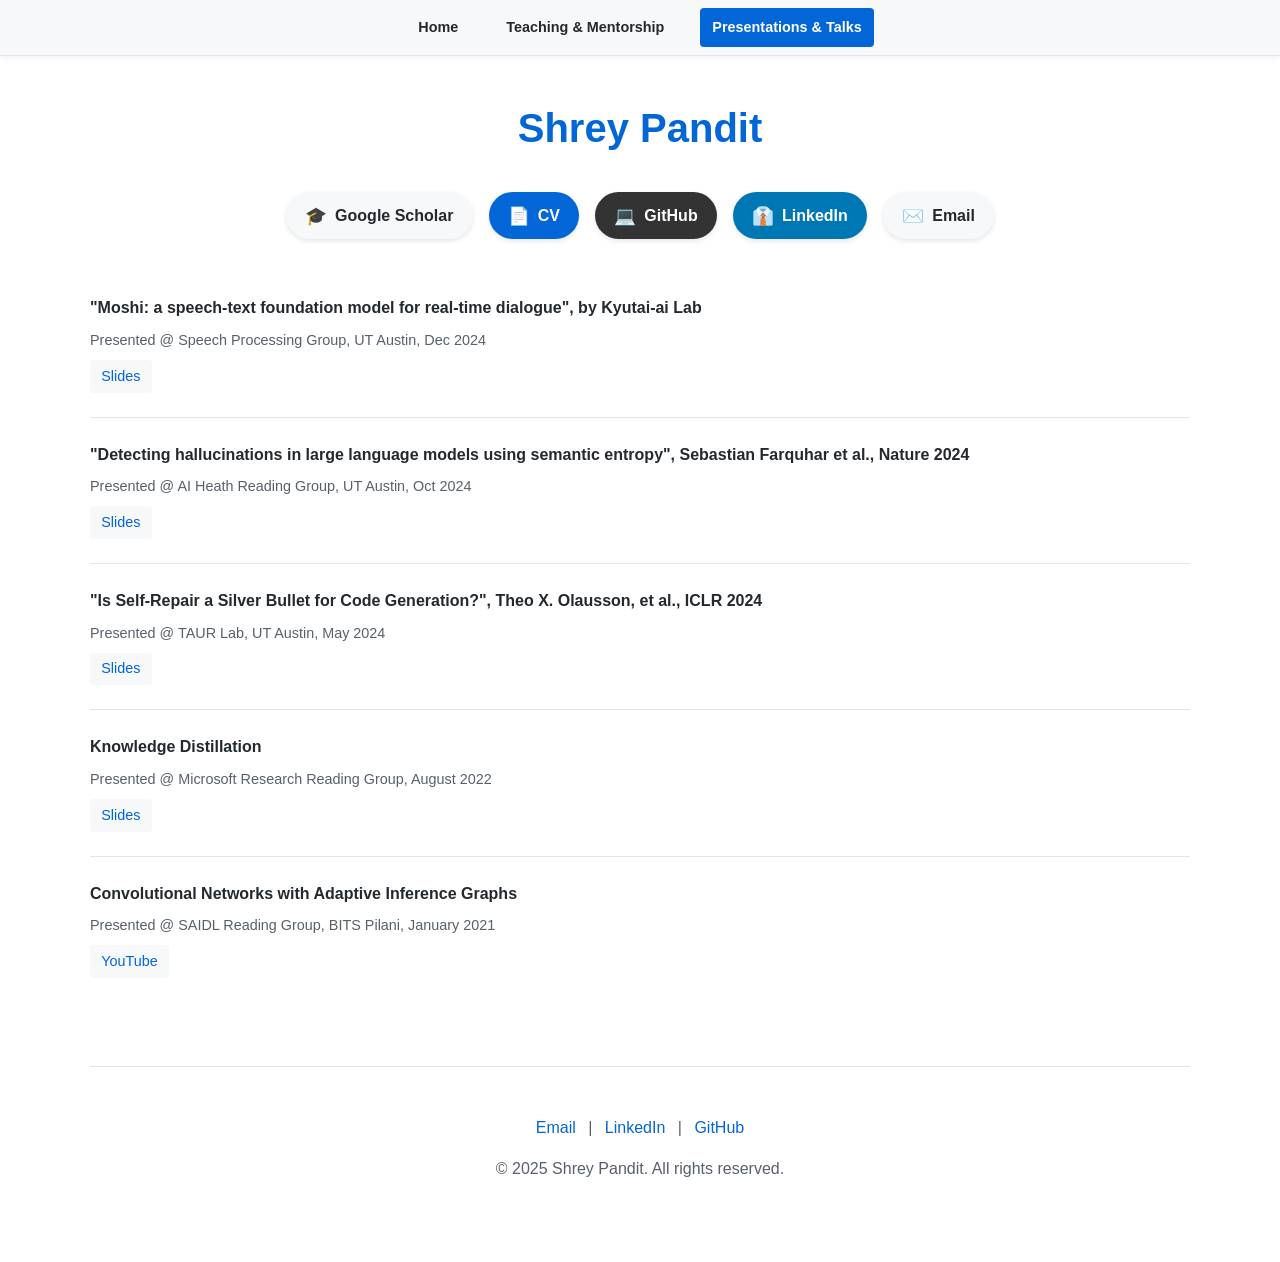
==== talks.html @ b063638d "Update talks.html" ====
<!DOCTYPE html>
<html lang="en">
<head>
    <meta charset="UTF-8">
    <meta name="viewport" content="width=device-width, initial-scale=1.0">
    <title>Presentations & Talks - Shrey Pandit</title>
    <!-- Copy your entire style section from your main page here -->
    <style>
        :root {
            --main-color: #0366d6;
            --text-color: #24292e;
            --bg-color: #fff;
            --secondary-bg: #f6f8fa;
            --border-color: #e1e4e8;
        }
        
        body {
            font-family: -apple-system, BlinkMacSystemFont, "Segoe UI", Helvetica, Arial, sans-serif;
            line-height: 1.6;
            color: var(--text-color);
            background-color: var(--bg-color);
            margin: 0;
            padding: 0;
        }
        
        .container {
            max-width: 1100px;
            margin: 0 auto;
            padding: 2rem;
        }
        
        header {
            display: flex;
            flex-direction: column;
            align-items: center;
            margin-bottom: 2rem;
            text-align: center;
        }
        
        .profile-img {
            width: 150px;
            height: 150px;
            border-radius: 50%;
            object-fit: cover;
            margin-bottom: 1rem;
            border: 3px solid var(--main-color);
        }
        
        h1 {
            font-size: 2.5rem;
            margin: 0.5rem 0;
            color: var(--main-color);
        }
        
        .quick-links-container {
            display: flex;
            justify-content: center;
            gap: 1rem;
            margin: 1.5rem 0;
            flex-wrap: wrap;
        }
        
        .quick-link {
            display: flex;
            align-items: center;
            background-color: var(--secondary-bg);
            padding: 0.6rem 1.2rem;
            border-radius: 30px;
            text-decoration: none;
            color: var(--text-color);
            font-weight: 600;
            transition: transform 0.3s, box-shadow 0.3s, background-color 0.3s;
            box-shadow: 0 2px 5px rgba(0,0,0,0.1);
        }
        
        .quick-link:hover {
            transform: translateY(-3px);
            box-shadow: 0 5px 15px rgba(0,0,0,0.1);
            background-color: #f0f3f9;
        }
        
        .quick-link-icon {
            margin-right: 0.5rem;
            font-size: 1.1rem;
        }
        
        .cv-link {
            background-color: var(--main-color);
            color: white;
        }
        
        .cv-link:hover {
            background-color: #0550a0;
        }
        
        nav {
            margin: 1.5rem 0;
            border-bottom: 1px solid var(--border-color);
            width: 100%;
            display: flex;
            justify-content: center;
            align-items: center;
            padding-bottom: 1rem;
        }
        
        nav ul {
            display: flex;
            list-style: none;
            padding: 0;
            margin: 0;
            flex-wrap: wrap;
            justify-content: center;
        }
        
        nav li {
            margin: 0 1rem 0.5rem;
        }
        
        nav a {
            text-decoration: none;
            color: var(--text-color);
            font-weight: 600;
            padding-bottom: 0.5rem;
            border-bottom: 2px solid transparent;
            transition: border-color 0.3s, color 0.3s;
        }
        
        nav a:hover {
            border-bottom: 2px solid var(--main-color);
            color: var(--main-color);
        }
        
        section {
            margin-bottom: 3rem;
        }
        
        h2 {
            color: var(--main-color);
            border-bottom: 1px solid var(--border-color);
            padding-bottom: 0.5rem;
        }
        
        .intro {
            background-color: var(--secondary-bg);
            padding: 1.5rem;
            border-radius: 5px;
            margin-bottom: 2rem;
        }
        
        .highlights-container {
            background-color: var(--secondary-bg);
            padding: 1.5rem;
            border-radius: 5px;
            margin-bottom: 2rem;
        }
        
        .highlights-scroll {
    max-height: 200px;
    overflow-y: auto;
    padding-right: 10px;
    border: 1px solid #ddd;
    border-radius: 4px;
    
    /* Make scrollbar always visible */
    scrollbar-width: thin;
    scrollbar-color: var(--main-color) var(--secondary-bg);
    overflow-y: scroll; /* Forces scrollbar to always show */
    }
    
    .highlights-scroll::-webkit-scrollbar {
        width: 8px;
        background: #f1f1f1;
    }
    
    .highlights-scroll::-webkit-scrollbar-track {
        background: var(--secondary-bg);
        border-radius: 10px;
    }
    
    .highlights-scroll::-webkit-scrollbar-thumb {
        background-color: var(--main-color);
        border-radius: 10px;
    }
        
        .highlights-container ul {
            margin: 0;
            padding-left: 1.5rem;
        }
        
        .highlights-container li {
            margin-bottom: 0.8rem;
            padding-bottom: 0.8rem;
            border-bottom: 1px dashed var(--border-color);
        }
        
        .highlights-container li:last-child {
            border-bottom: none;
            margin-bottom: 0;
            padding-bottom: 0;
        }
        
        .publication {
            margin-bottom: 2rem;
            padding-bottom: 1rem;
            border-bottom: 1px solid var(--border-color);
        }
        
        .publication:last-child {
            border-bottom: none;
        }
        
        .publication h3 {
            margin-bottom: 0.5rem;
        }
        
        .publication p {
            margin: 0.5rem 0;
        }
        
        .authors {
            font-style: italic;
        }
        
        .experience-item {
            margin-bottom: 2rem;
        }
        
        .experience-header {
            display: flex;
            justify-content: space-between;
            margin-bottom: 0.5rem;
        }
        
        .experience-header h3 {
            margin: 0;
        }
        
        .experience-header span {
            color: #586069;
        }
        
        .experience-content {
            padding-left: 1rem;
            border-left: 2px solid var(--main-color);
        }
        
        .top-section {
            margin-top: 2.5rem;
            margin-bottom: 2.5rem;
            border-top: 1px solid var(--border-color);
            border-bottom: 1px solid var(--border-color);
            padding: 2rem 0;
        }
        
        /* Affiliations styles */
        .affiliations-grid {
            display: grid;
            grid-template-columns: repeat(auto-fill, minmax(220px, 1fr));
            gap: 2rem;
            margin-bottom: 2.5rem;
        }
        
        .affiliation-item {
            display: flex;
            flex-direction: column;
            align-items: center;
            text-align: center;
            background-color: var(--secondary-bg);
            border-radius: 8px;
            padding: 1.5rem;
            transition: transform 0.3s, box-shadow 0.3s;
        }
        
        .affiliation-item:hover {
            transform: translateY(-5px);
            box-shadow: 0 10px 20px rgba(0,0,0,0.1);
        }
        
        .affiliation-logo {
            width: 100px;
            height: 100px;
            display: flex;
            align-items: center;
            justify-content: center;
            margin-bottom: 1rem;
        }
        
        .affiliation-logo img {
            max-width: 100%;
            max-height: 100%;
            object-fit: contain;
        }
        
        .affiliation-info h3 {
            margin: 0 0 0.5rem 0;
            color: var(--main-color);
            font-size: 1.1rem;
        }
        
        .affiliation-title, .affiliation-period, .affiliation-area {
            margin: 0.2rem 0;
        }
        
        .affiliation-title {
            font-weight: bold;
        }
        
        .affiliation-period {
            color: #586069;
            font-size: 0.9rem;
        }
        
        .affiliation-area {
            font-style: italic;
            font-size: 0.9rem;
            margin-top: 0.5rem;
        }
        
        .internships-title {
            margin: 2rem 0 1.5rem 0;
            color: var(--main-color);
            border-bottom: 1px solid var(--border-color);
            padding-bottom: 0.5rem;
        }
        
        footer {
            text-align: center;
            margin-top: 4rem;
            padding: 2rem 0;
            border-top: 1px solid var(--border-color);
            color: #586069;
        }
        
        .social-links {
            margin: 1rem 0;
        }
        
        .social-links a {
            margin: 0 0.5rem;
            color: var(--main-color);
            text-decoration: none;
        }
        
                    @media (max-width: 768px) {
            .container {
                padding: 1rem;
            }
            
            .quick-links-container {
                flex-direction: column;
                align-items: center;
            }
            
            .quick-link {
                width: 100%;
                justify-content: center;
            }
            
            nav {
                flex-direction: column;
            }
            
            .main-nav {
                justify-content: center;
            }
            
            nav li {
                margin: 0.5rem 0.5rem;
            }
            
            .experience-header {
                flex-direction: column;
            }
            
            .affiliations-grid {
                grid-template-columns: 1fr;
            }
        }
        .publication {
    display: flex;
    margin-bottom: 2rem;
    padding-bottom: 2rem;
    border-bottom: 1px solid var(--border-color);
    }
    
    .publication:last-child {
        border-bottom: none;
    }
    
    .publication-image {
        flex: 0 0 80px;
        margin-right: 1.5rem;
    }
    
    .publication-image img {
        border-radius: 5px;
        box-shadow: 0 3px 10px rgba(0,0,0,0.1);
        object-fit: cover;
        width: 80px;
        height: 80px;
    }
    
    .publication-content {
        flex: 1;
    }
    
    .publication-content h3 {
        margin-top: 0;
        margin-bottom: 0.5rem;
        color: var(--main-color);
    }
    
    .publication-links {
        margin: 0.75rem 0;
    }
    
    .publication-links a {
        display: inline-block;
        margin-right: 0.75rem;
        padding: 0.3rem 0.8rem;
        border-radius: 4px;
        text-decoration: none;
        font-size: 0.9rem;
        font-weight: 600;
        transition: background-color 0.3s, color 0.3s;
    }
    
    .paper-link {
        background-color: var(--main-color);
        color: white;
    }
    
    .paper-link:hover {
        background-color: #0550a0;
    }
    
    .code-link {
        background-color: #333;
        color: white;
    }
    
    .code-link:hover {
        background-color: #555;
    }
    
    .blog-link {
        background-color: #28a745;
        color: white;
    }
    
    .blog-link:hover {
        background-color: #218838;
    }
    
    .authors {
        font-style: italic;
        font-size: 0.9rem;
        margin: 0.5rem 0 0 0;
        color: #586069;
    }
    
    @media (max-width: 600px) {
        .publication {
            flex-direction: column;
        }
        
        .publication-image {
            margin-bottom: 1rem;
            margin-right: 0;
        }
    }
        .github-link {
    background-color: #333;
    color: white;
}
    
    .github-link:hover {
        background-color: #555;
    }
    
    .linkedin-link {
        background-color: #0077b5;
        color: white;
    }
    
    .linkedin-link:hover {
        background-color: #005fa3;
    }
    
    .email-link {
        background-color: #d54b3d;
        color: white;
    }
    
    .email-link:hover {
        background-color: #b73b30;
    }
        .top-navbar {
    background-color: #f6f8fa;
    border-bottom: 1px solid var(--border-color);
    padding: 0.5rem 0;
    position: sticky;
    top: 0;
    z-index: 100;
    box-shadow: 0 2px 5px rgba(0,0,0,0.05);
}

.navbar-container {
    max-width: 900px;
    margin: 0 auto;
    display: flex;
    justify-content: center;
    gap: 1.5rem;
}

.navbar-link {
    text-decoration: none;
    color: var(--text-color);
    font-size: 0.9rem;
    font-weight: 600;
    padding: 0.5rem 0.75rem;
    border-radius: 4px;
    transition: background-color 0.2s, color 0.2s;
}

.navbar-link:hover {
    background-color: rgba(3, 102, 214, 0.1);
    color: var(--main-color);
}

.navbar-link.active {
    background-color: var(--main-color);
    color: white;
}

@media (max-width: 600px) {
    .navbar-container {
        padding: 0 1rem;
        justify-content: space-between;
    }
    
    .navbar-link {
        font-size: 0.8rem;
        padding: 0.4rem 0.6rem;
    }
}

        .talk-list {
            list-style-type: none;
            padding: 0;
            margin: 0;
        }
        
        .talk-item {
            margin-bottom: 1.5rem;
            padding-bottom: 1.5rem;
            border-bottom: 1px solid var(--border-color);
        }
        
        .talk-item:last-child {
            border-bottom: none;
        }
        
        .talk-title {
            font-weight: 600;
            margin-bottom: 0.5rem;
        }
        
        .talk-meta {
            color: #586069;
            font-size: 0.9rem;
            margin-bottom: 0.5rem;
        }
        
        .talk-links {
            margin-top: 0.5rem;
        }
        
        .talk-link {
            display: inline-block;
            margin-right: 1rem;
            padding: 0.3rem 0.7rem;
            background-color: var(--secondary-bg);
            color: var(--main-color);
            text-decoration: none;
            border-radius: 4px;
            font-size: 0.9rem;
            transition: background-color 0.2s, color 0.2s;
        }
        
        .talk-link:hover {
            background-color: var(--main-color);
            color: white;
        }
    </style>
</head>
<body>
    <div class="top-navbar">
        <div class="navbar-container">
            <a href="index.html" class="navbar-link">Home</a>
            <a href="teaching.html" class="navbar-link">Teaching & Mentorship</a>
            <a href="talks.html" class="navbar-link active">Presentations & Talks</a>
        </div>
    </div>

    <div class="container">
        <header>
<!--             <img src="images/Profile.jpg" alt="Profile Picture" class="profile-img"> -->
            <h1>Shrey Pandit</h1>
<!--             <p>Joining as Research Scientist at Salesforce Research in May 2025 | MS CS @ UT Austin</p> -->
            
            <div class="quick-links-container">
                <a href="http://scholar.google.com/citations?user=a-dG59sAAAAJ&hl" target="_blank" class="quick-link">
                    <span class="quick-link-icon">🎓</span>
                    <span>Google Scholar</span>
                </a>
                <a href="shrey_pandit_cv.pdf" class="quick-link cv-link" target="_blank">
                    <span class="quick-link-icon">📄</span>
                    <span>CV</span>
                </a>
                <a href="https://github.com/ShreyPandit" target="_blank" class="quick-link github-link">
                    <span class="quick-link-icon">💻</span>
                    <span>GitHub</span>
                </a>
                <a href="https://linkedin.com/in/shreypandit/" target="_blank" class="quick-link linkedin-link">
                    <span class="quick-link-icon">👔</span>
                    <span>LinkedIn</span>
                </a>
                <a href="mailto:shreypandit@utexas.edu" class="quick-link">
                    <span class="quick-link-icon">✉️</span>
                    <span>Email</span>
                </a>
            </div>
        </header>
        
        <section id="talks">
            <ul class="talk-list">
                <li class="talk-item">
                    <div class="talk-title">"Moshi: a speech-text foundation model for real-time dialogue", by Kyutai-ai Lab</div>
                    <div class="talk-meta">Presented @ Speech Processing Group, UT Austin, Dec 2024</div>
                    <div class="talk-links">
                        <a href="presentations/Moshi.pdf" class="talk-link" target="_blank">Slides</a>
<!--                         <a href="#" class="talk-link">YouTube</a> -->
                    </div>
                </li>
                
                <li class="talk-item">
                    <div class="talk-title">"Detecting hallucinations in large language models using semantic entropy", Sebastian Farquhar et al., Nature 2024</div>
                    <div class="talk-meta">Presented @ AI Heath Reading Group, UT Austin, Oct 2024</div>
                    <div class="talk-links">
                        <a href="presentations/Semantic_Uncertainty.pdf" class="talk-link" target="_blank">Slides</a>
                    </div>
                </li>
                
                <li class="talk-item">
                    <div class="talk-title">"Is Self-Repair a Silver Bullet for Code Generation?", Theo X. Olausson, et al., ICLR 2024</div>
                    <div class="talk-meta">Presented @ TAUR Lab, UT Austin, May 2024</div>
                    <div class="talk-links">
                        <a href="presentation/self_repair.pdf" class="talk-link">Slides</a>
<!--                         <a href="#" class="talk-link">YouTube</a> -->
                    </div>
                </li>

                <li class="talk-item">
                    <div class="talk-title">Knowledge Distillation</div>
                    <div class="talk-meta">Presented @ Microsoft Research Reading Group, August 2022</div>
                    <div class="talk-links">
                        <a href="presentation/Knowledge_distillation.pdf" class="talk-link">Slides</a>
<!--                         <a href="#" class="talk-link">Video</a> -->
                    </div>
                </li>
                
                <li class="talk-item">
                    <div class="talk-title">Convolutional Networks with Adaptive Inference Graphs</div>
                    <div class="talk-meta">Presented @ SAIDL Reading Group, BITS Pilani, January 2021</div>
                    <div class="talk-links">
                        <a href="https://www.youtube.com/watch?v=vsr2O_0eSQk" class="talk-link">YouTube</a>
                    </div>
                </li>
                
            </ul>
        </section>
        
        <footer>
            <div class="social-links">
                <a href="mailto:shreypandit@utexas.edu">Email</a> |
                <a href="https://linkedin.com/in/shreypandit/">LinkedIn</a> |
                <a href="https://github.com/ShreyPandit">GitHub</a>
            </div>
            <p>&copy; 2025 Shrey Pandit. All rights reserved.</p>
        </footer>
    </div>
</body>
</html>
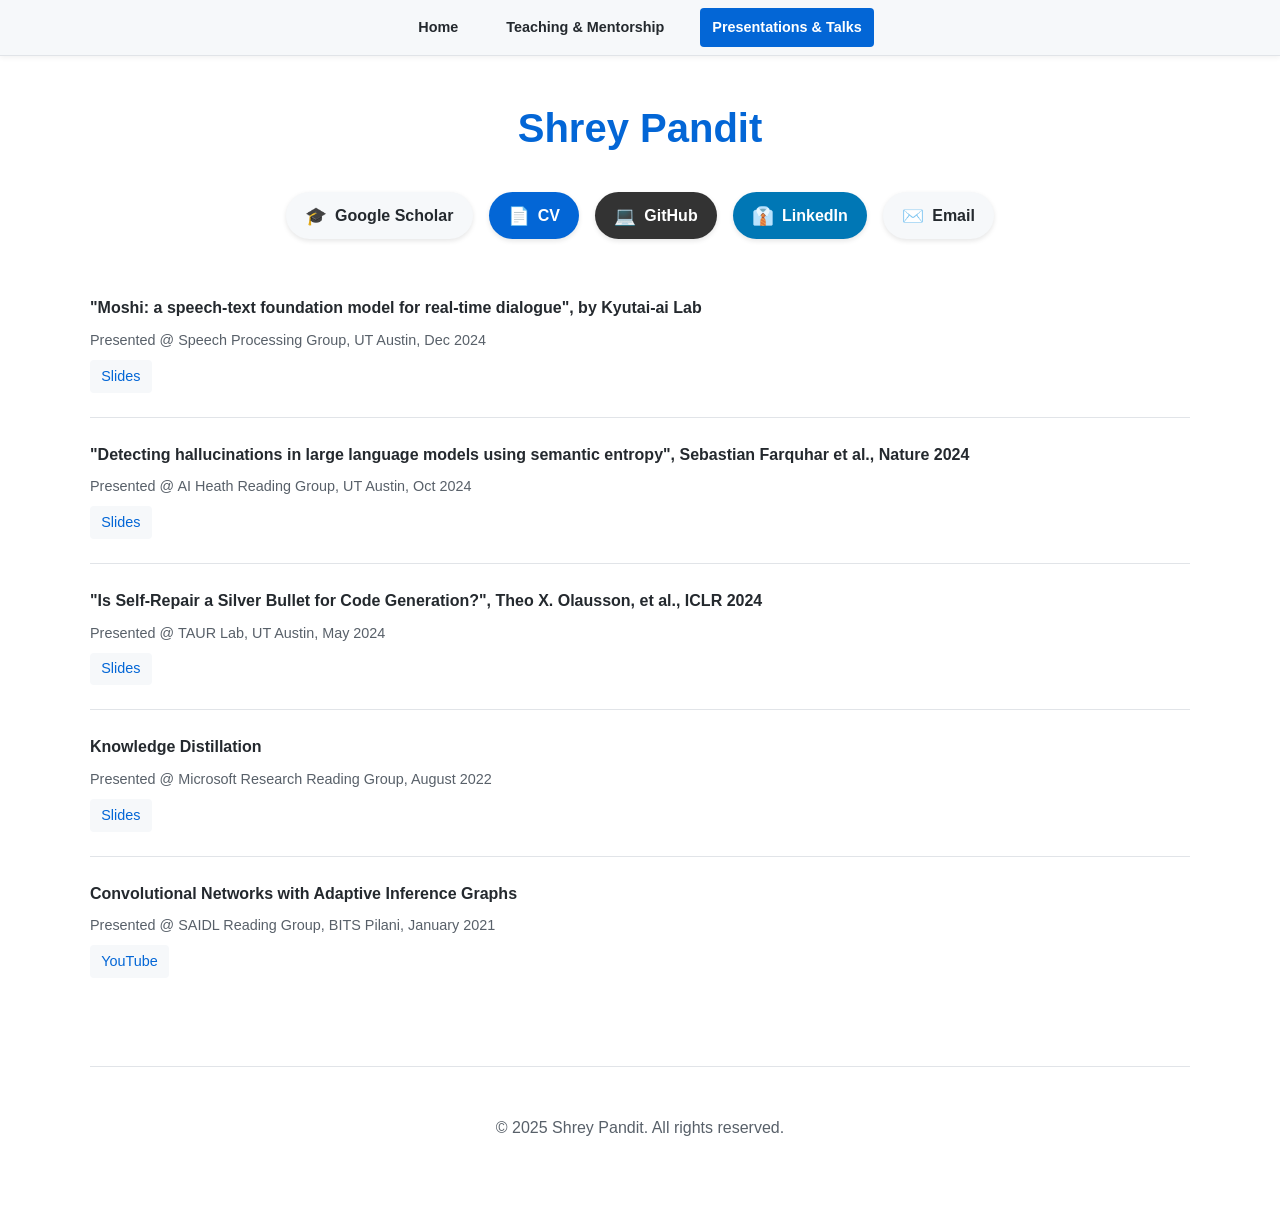
==== commit 79d227e5: "Update talks.html" ====
--- a/talks.html
+++ b/talks.html
@@ -682,11 +682,11 @@
         </section>
         
         <footer>
-            <div class="social-links">
+<!--             <div class="social-links">
                 <a href="mailto:shreypandit@utexas.edu">Email</a> |
                 <a href="https://linkedin.com/in/shreypandit/">LinkedIn</a> |
                 <a href="https://github.com/ShreyPandit">GitHub</a>
-            </div>
+            </div> -->
             <p>&copy; 2025 Shrey Pandit. All rights reserved.</p>
         </footer>
     </div>
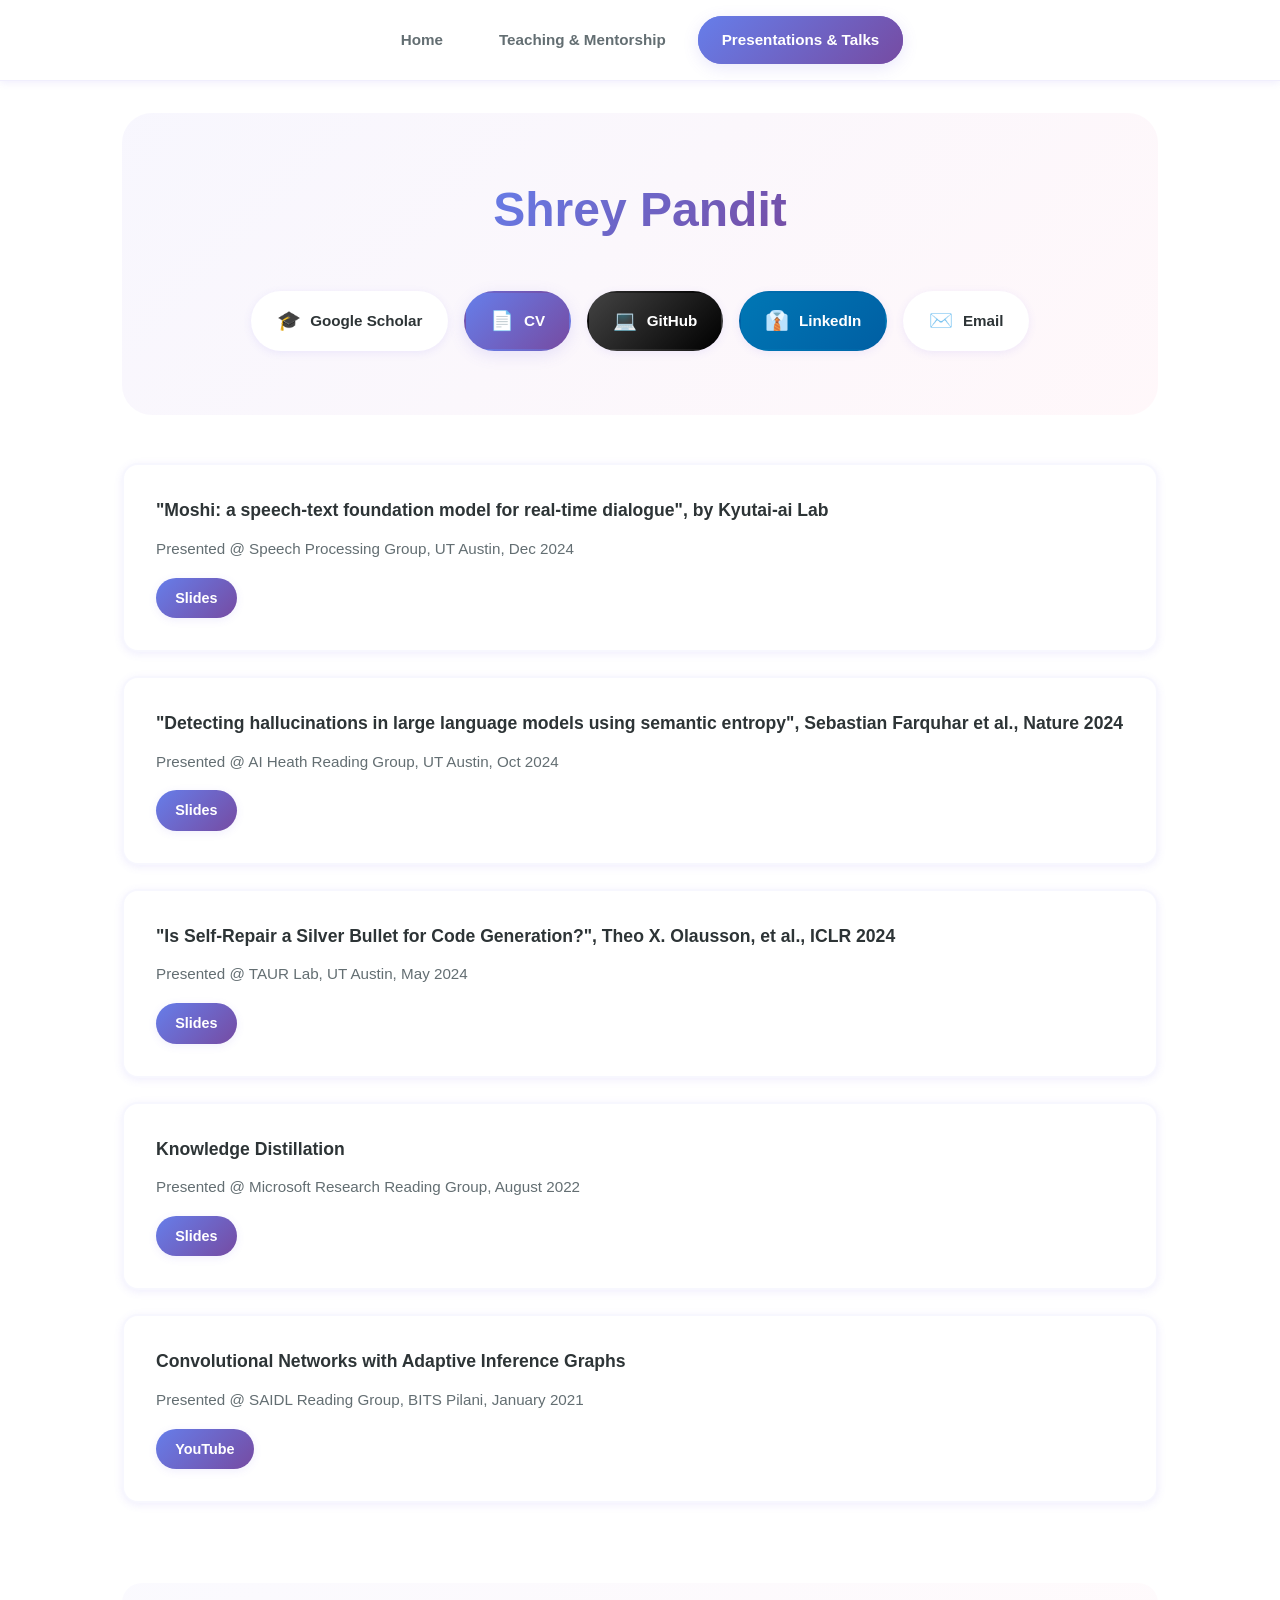
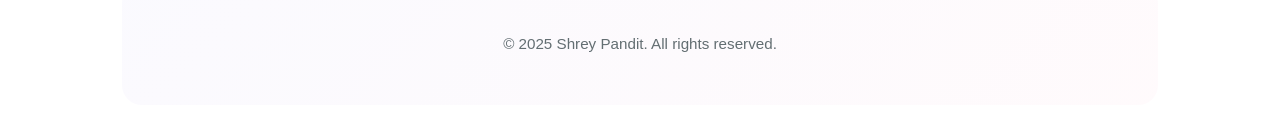
==== commit 97d5275c: "Redesign website with modern, minimalist, colorful UI - Implemented vibrant color palette with purpl" ====
--- a/talks.html
+++ b/talks.html
@@ -7,20 +7,40 @@
     <!-- Copy your entire style section from your main page here -->
     <style>
         :root {
-            --main-color: #0366d6;
-            --text-color: #24292e;
-            --bg-color: #fff;
-            --secondary-bg: #f6f8fa;
-            --border-color: #e1e4e8;
-        }
-        
-        body {
-            font-family: -apple-system, BlinkMacSystemFont, "Segoe UI", Helvetica, Arial, sans-serif;
-            line-height: 1.6;
-            color: var(--text-color);
-            background-color: var(--bg-color);
+            --primary-purple: #6C5CE7;
+            --primary-dark: #5F27CD;
+            --accent-pink: #FF6B9D;
+            --accent-teal: #00D4AA;
+            --accent-orange: #FFA94D;
+            --accent-blue: #74B9FF;
+            --accent-lavender: #A29BFE;
+            --text-dark: #2D3436;
+            --text-medium: #636E72;
+            --text-light: #B2BEC3;
+            --bg-white: #FFFFFF;
+            --bg-light: #F8F9FA;
+            --bg-gradient-1: linear-gradient(135deg, #667eea 0%, #764ba2 100%);
+            --bg-gradient-2: linear-gradient(135deg, #f093fb 0%, #f5576c 100%);
+            --bg-gradient-3: linear-gradient(135deg, #4facfe 0%, #00f2fe 100%);
+            --shadow-sm: 0 2px 8px rgba(108, 92, 231, 0.1);
+            --shadow-md: 0 4px 16px rgba(108, 92, 231, 0.15);
+            --shadow-lg: 0 8px 32px rgba(108, 92, 231, 0.2);
+        }
+        
+        * {
             margin: 0;
             padding: 0;
+            box-sizing: border-box;
+        }
+
+        body {
+            font-family: -apple-system, BlinkMacSystemFont, "Segoe UI", "Inter", Helvetica, Arial, sans-serif;
+            line-height: 1.7;
+            color: var(--text-dark);
+            background: var(--bg-white);
+            margin: 0;
+            padding: 0;
+            overflow-x: hidden;
         }
         
         .container {
@@ -33,64 +53,170 @@
             display: flex;
             flex-direction: column;
             align-items: center;
-            margin-bottom: 2rem;
+            margin-bottom: 3rem;
+            padding: 3rem 2rem;
             text-align: center;
-        }
-        
+            background: linear-gradient(135deg, rgba(108, 92, 231, 0.05) 0%, rgba(255, 107, 157, 0.05) 100%);
+            border-radius: 30px;
+            position: relative;
+            overflow: hidden;
+        }
+
         .profile-img {
-            width: 150px;
-            height: 150px;
+            width: 170px;
+            height: 170px;
             border-radius: 50%;
             object-fit: cover;
-            margin-bottom: 1rem;
-            border: 3px solid var(--main-color);
-        }
-        
+            margin-bottom: 1.5rem;
+            border: 5px solid white;
+            box-shadow: var(--shadow-lg);
+            position: relative;
+            z-index: 1;
+            transition: transform 0.3s ease;
+        }
+
+        .profile-img:hover {
+            transform: scale(1.05) rotate(2deg);
+        }
+
         h1 {
-            font-size: 2.5rem;
+            font-size: 3rem;
             margin: 0.5rem 0;
-            color: var(--main-color);
+            background: var(--bg-gradient-1);
+            -webkit-background-clip: text;
+            -webkit-text-fill-color: transparent;
+            background-clip: text;
+            font-weight: 800;
+            position: relative;
+            z-index: 1;
+        }
+
+        h2 {
+            font-size: 2rem;
+            font-weight: 700;
+            margin-bottom: 2rem;
+            position: relative;
+            display: inline-block;
+            color: var(--text-dark);
+        }
+
+        h2::after {
+            content: '';
+            position: absolute;
+            bottom: -8px;
+            left: 0;
+            width: 60%;
+            height: 4px;
+            background: var(--bg-gradient-1);
+            border-radius: 2px;
+        }
+
+        section {
+            margin-bottom: 4rem;
+            animation: fadeIn 0.6s ease-out;
+        }
+
+        @keyframes fadeIn {
+            from {
+                opacity: 0;
+                transform: translateY(20px);
+            }
+            to {
+                opacity: 1;
+                transform: translateY(0);
+            }
         }
         
         .quick-links-container {
             display: flex;
             justify-content: center;
             gap: 1rem;
-            margin: 1.5rem 0;
+            margin: 2rem 0 1rem;
             flex-wrap: wrap;
-        }
-        
+            position: relative;
+            z-index: 1;
+        }
+
         .quick-link {
             display: flex;
             align-items: center;
-            background-color: var(--secondary-bg);
-            padding: 0.6rem 1.2rem;
-            border-radius: 30px;
+            background: white;
+            padding: 0.75rem 1.5rem;
+            border-radius: 50px;
             text-decoration: none;
-            color: var(--text-color);
+            color: var(--text-dark);
             font-weight: 600;
-            transition: transform 0.3s, box-shadow 0.3s, background-color 0.3s;
-            box-shadow: 0 2px 5px rgba(0,0,0,0.1);
-        }
-        
+            font-size: 0.95rem;
+            transition: all 0.3s cubic-bezier(0.4, 0, 0.2, 1);
+            box-shadow: var(--shadow-sm);
+            border: 2px solid transparent;
+            position: relative;
+            overflow: hidden;
+        }
+
+        .quick-link::before {
+            content: '';
+            position: absolute;
+            top: 0;
+            left: 0;
+            right: 0;
+            bottom: 0;
+            background: var(--bg-gradient-1);
+            opacity: 0;
+            transition: opacity 0.3s ease;
+            z-index: -1;
+        }
+
         .quick-link:hover {
-            transform: translateY(-3px);
-            box-shadow: 0 5px 15px rgba(0,0,0,0.1);
-            background-color: #f0f3f9;
-        }
-        
+            transform: translateY(-4px);
+            box-shadow: var(--shadow-lg);
+            color: white;
+        }
+
+        .quick-link:hover::before {
+            opacity: 1;
+        }
+
         .quick-link-icon {
-            margin-right: 0.5rem;
-            font-size: 1.1rem;
-        }
-        
+            margin-right: 0.6rem;
+            font-size: 1.2rem;
+            transition: transform 0.3s ease;
+        }
+
+        .quick-link:hover .quick-link-icon {
+            transform: scale(1.2) rotate(5deg);
+        }
+
         .cv-link {
-            background-color: var(--main-color);
+            background: var(--bg-gradient-1);
             color: white;
-        }
-        
+            box-shadow: var(--shadow-md);
+        }
+
+        .cv-link::before {
+            background: var(--bg-gradient-2);
+        }
+
         .cv-link:hover {
-            background-color: #0550a0;
+            box-shadow: var(--shadow-lg);
+        }
+
+        .github-link {
+            background: linear-gradient(135deg, #434343 0%, #000000 100%);
+            color: white;
+        }
+
+        .github-link::before {
+            background: linear-gradient(135deg, #555555 0%, #222222 100%);
+        }
+
+        .linkedin-link {
+            background: linear-gradient(135deg, #0077b5 0%, #005fa3 100%);
+            color: white;
+        }
+
+        .linkedin-link::before {
+            background: linear-gradient(135deg, #0088cc 0%, #0077b5 100%);
         }
         
         nav {
@@ -325,20 +451,32 @@
         
         footer {
             text-align: center;
-            margin-top: 4rem;
-            padding: 2rem 0;
-            border-top: 1px solid var(--border-color);
-            color: #586069;
-        }
-        
+            margin-top: 5rem;
+            padding: 3rem 2rem;
+            background: linear-gradient(135deg, rgba(108, 92, 231, 0.03) 0%, rgba(255, 107, 157, 0.03) 100%);
+            border-radius: 20px;
+            color: var(--text-medium);
+        }
+
+        footer p {
+            margin: 0;
+            font-size: 0.95rem;
+        }
+
         .social-links {
             margin: 1rem 0;
         }
-        
+
         .social-links a {
-            margin: 0 0.5rem;
-            color: var(--main-color);
+            margin: 0 0.75rem;
+            color: var(--primary-purple);
             text-decoration: none;
+            font-weight: 600;
+            transition: color 0.3s ease;
+        }
+
+        .social-links a:hover {
+            color: var(--accent-pink);
         }
         
                     @media (max-width: 768px) {
@@ -496,41 +634,64 @@
         background-color: #b73b30;
     }
         .top-navbar {
-    background-color: #f6f8fa;
-    border-bottom: 1px solid var(--border-color);
-    padding: 0.5rem 0;
+    background: rgba(255, 255, 255, 0.95);
+    backdrop-filter: blur(10px);
+    border-bottom: 1px solid rgba(108, 92, 231, 0.1);
+    padding: 1rem 0;
     position: sticky;
     top: 0;
-    z-index: 100;
-    box-shadow: 0 2px 5px rgba(0,0,0,0.05);
+    z-index: 1000;
+    box-shadow: var(--shadow-sm);
+    transition: all 0.3s ease;
 }
 
 .navbar-container {
-    max-width: 900px;
+    max-width: 1100px;
     margin: 0 auto;
+    padding: 0 2rem;
     display: flex;
     justify-content: center;
-    gap: 1.5rem;
+    gap: 0.5rem;
 }
 
 .navbar-link {
     text-decoration: none;
-    color: var(--text-color);
-    font-size: 0.9rem;
+    color: var(--text-medium);
+    font-size: 0.95rem;
     font-weight: 600;
-    padding: 0.5rem 0.75rem;
-    border-radius: 4px;
-    transition: background-color 0.2s, color 0.2s;
+    padding: 0.7rem 1.5rem;
+    border-radius: 50px;
+    transition: all 0.3s cubic-bezier(0.4, 0, 0.2, 1);
+    position: relative;
+    overflow: hidden;
 }
 
+.navbar-link::before {
+    content: '';
+    position: absolute;
+    top: 0;
+    left: 0;
+    width: 100%;
+    height: 100%;
+    background: var(--bg-gradient-1);
+    opacity: 0;
+    transition: opacity 0.3s ease;
+    z-index: -1;
+}
+
 .navbar-link:hover {
-    background-color: rgba(3, 102, 214, 0.1);
-    color: var(--main-color);
+    color: var(--primary-purple);
+    transform: translateY(-2px);
 }
 
 .navbar-link.active {
-    background-color: var(--main-color);
+    background: var(--bg-gradient-1);
     color: white;
+    box-shadow: var(--shadow-md);
+}
+
+.navbar-link.active::before {
+    opacity: 1;
 }
 
 @media (max-width: 600px) {
@@ -550,47 +711,100 @@
             padding: 0;
             margin: 0;
         }
-        
+
         .talk-item {
             margin-bottom: 1.5rem;
-            padding-bottom: 1.5rem;
-            border-bottom: 1px solid var(--border-color);
-        }
-        
+            padding: 2rem;
+            background: white;
+            border-radius: 16px;
+            box-shadow: var(--shadow-sm);
+            border: 2px solid rgba(108, 92, 231, 0.05);
+            transition: all 0.3s cubic-bezier(0.4, 0, 0.2, 1);
+            position: relative;
+            overflow: hidden;
+        }
+
+        .talk-item::before {
+            content: '';
+            position: absolute;
+            left: 0;
+            top: 0;
+            bottom: 0;
+            width: 4px;
+            background: var(--bg-gradient-1);
+            transform: scaleY(0);
+            transition: transform 0.3s ease;
+        }
+
+        .talk-item:hover::before {
+            transform: scaleY(1);
+        }
+
+        .talk-item:nth-child(2)::before {
+            background: var(--bg-gradient-2);
+        }
+
+        .talk-item:nth-child(3)::before {
+            background: var(--bg-gradient-3);
+        }
+
+        .talk-item:nth-child(4)::before {
+            background: linear-gradient(135deg, #FFA94D 0%, #FF6B9D 100%);
+        }
+
+        .talk-item:nth-child(5)::before {
+            background: linear-gradient(135deg, #00D4AA 0%, #74B9FF 100%);
+        }
+
+        .talk-item:hover {
+            transform: translateX(5px);
+            box-shadow: var(--shadow-md);
+            border-color: rgba(108, 92, 231, 0.2);
+        }
+
         .talk-item:last-child {
-            border-bottom: none;
-        }
-        
+            margin-bottom: 0;
+        }
+
         .talk-title {
+            font-weight: 700;
+            margin-bottom: 0.75rem;
+            color: var(--text-dark);
+            font-size: 1.1rem;
+            line-height: 1.5;
+        }
+
+        .talk-meta {
+            color: var(--text-medium);
+            font-size: 0.95rem;
+            margin-bottom: 1rem;
+            font-weight: 500;
+        }
+
+        .talk-links {
+            margin-top: 1rem;
+            display: flex;
+            gap: 0.75rem;
+            flex-wrap: wrap;
+        }
+
+        .talk-link {
+            display: inline-flex;
+            align-items: center;
+            padding: 0.5rem 1.2rem;
+            background: var(--bg-gradient-1);
+            color: white;
+            text-decoration: none;
+            border-radius: 50px;
+            font-size: 0.9rem;
             font-weight: 600;
-            margin-bottom: 0.5rem;
-        }
-        
-        .talk-meta {
-            color: #586069;
-            font-size: 0.9rem;
-            margin-bottom: 0.5rem;
-        }
-        
-        .talk-links {
-            margin-top: 0.5rem;
-        }
-        
-        .talk-link {
-            display: inline-block;
-            margin-right: 1rem;
-            padding: 0.3rem 0.7rem;
-            background-color: var(--secondary-bg);
-            color: var(--main-color);
-            text-decoration: none;
-            border-radius: 4px;
-            font-size: 0.9rem;
-            transition: background-color 0.2s, color 0.2s;
-        }
-        
+            transition: all 0.3s cubic-bezier(0.4, 0, 0.2, 1);
+            box-shadow: var(--shadow-sm);
+        }
+
         .talk-link:hover {
-            background-color: var(--main-color);
-            color: white;
+            transform: translateY(-2px);
+            box-shadow: var(--shadow-md);
         }
     </style>
 </head>
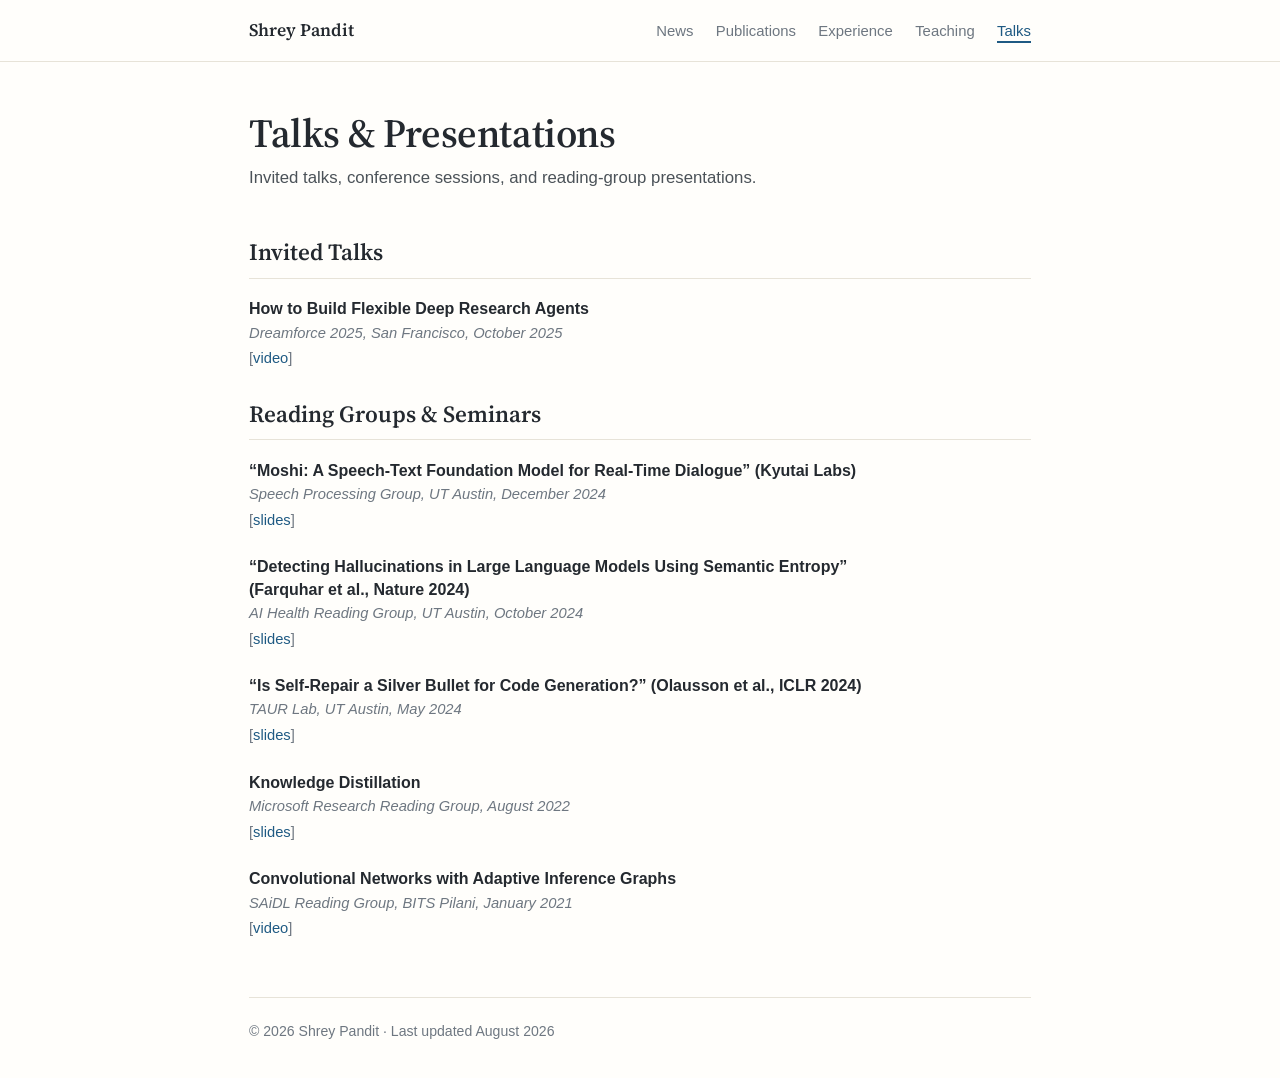
==== commit 66626ce0: "Redesign site with a classic academic style and add News section - Replace gradient/emoji design wit" ====
--- a/talks.html
+++ b/talks.html
@@ -3,905 +3,93 @@
 <head>
     <meta charset="UTF-8">
     <meta name="viewport" content="width=device-width, initial-scale=1.0">
-    <title>Presentations & Talks - Shrey Pandit</title>
-    <!-- Copy your entire style section from your main page here -->
-    <style>
-        :root {
-            --primary-purple: #6C5CE7;
-            --primary-dark: #5F27CD;
-            --accent-pink: #FF6B9D;
-            --accent-teal: #00D4AA;
-            --accent-orange: #FFA94D;
-            --accent-blue: #74B9FF;
-            --accent-lavender: #A29BFE;
-            --text-dark: #2D3436;
-            --text-medium: #636E72;
-            --text-light: #B2BEC3;
-            --bg-white: #FFFFFF;
-            --bg-light: #F8F9FA;
-            --bg-gradient-1: linear-gradient(135deg, #667eea 0%, #764ba2 100%);
-            --bg-gradient-2: linear-gradient(135deg, #f093fb 0%, #f5576c 100%);
-            --bg-gradient-3: linear-gradient(135deg, #4facfe 0%, #00f2fe 100%);
-            --shadow-sm: 0 2px 8px rgba(108, 92, 231, 0.1);
-            --shadow-md: 0 4px 16px rgba(108, 92, 231, 0.15);
-            --shadow-lg: 0 8px 32px rgba(108, 92, 231, 0.2);
-        }
-        
-        * {
-            margin: 0;
-            padding: 0;
-            box-sizing: border-box;
-        }
-
-        body {
-            font-family: -apple-system, BlinkMacSystemFont, "Segoe UI", "Inter", Helvetica, Arial, sans-serif;
-            line-height: 1.7;
-            color: var(--text-dark);
-            background: var(--bg-white);
-            margin: 0;
-            padding: 0;
-            overflow-x: hidden;
-        }
-        
-        .container {
-            max-width: 1100px;
-            margin: 0 auto;
-            padding: 2rem;
-        }
-        
-        header {
-            display: flex;
-            flex-direction: column;
-            align-items: center;
-            margin-bottom: 3rem;
-            padding: 3rem 2rem;
-            text-align: center;
-            background: linear-gradient(135deg, rgba(108, 92, 231, 0.05) 0%, rgba(255, 107, 157, 0.05) 100%);
-            border-radius: 30px;
-            position: relative;
-            overflow: hidden;
-        }
-
-        .profile-img {
-            width: 170px;
-            height: 170px;
-            border-radius: 50%;
-            object-fit: cover;
-            margin-bottom: 1.5rem;
-            border: 5px solid white;
-            box-shadow: var(--shadow-lg);
-            position: relative;
-            z-index: 1;
-            transition: transform 0.3s ease;
-        }
-
-        .profile-img:hover {
-            transform: scale(1.05) rotate(2deg);
-        }
-
-        h1 {
-            font-size: 3rem;
-            margin: 0.5rem 0;
-            background: var(--bg-gradient-1);
-            -webkit-background-clip: text;
-            -webkit-text-fill-color: transparent;
-            background-clip: text;
-            font-weight: 800;
-            position: relative;
-            z-index: 1;
-        }
-
-        h2 {
-            font-size: 2rem;
-            font-weight: 700;
-            margin-bottom: 2rem;
-            position: relative;
-            display: inline-block;
-            color: var(--text-dark);
-        }
-
-        h2::after {
-            content: '';
-            position: absolute;
-            bottom: -8px;
-            left: 0;
-            width: 60%;
-            height: 4px;
-            background: var(--bg-gradient-1);
-            border-radius: 2px;
-        }
-
-        section {
-            margin-bottom: 4rem;
-            animation: fadeIn 0.6s ease-out;
-        }
-
-        @keyframes fadeIn {
-            from {
-                opacity: 0;
-                transform: translateY(20px);
-            }
-            to {
-                opacity: 1;
-                transform: translateY(0);
-            }
-        }
-        
-        .quick-links-container {
-            display: flex;
-            justify-content: center;
-            gap: 1rem;
-            margin: 2rem 0 1rem;
-            flex-wrap: wrap;
-            position: relative;
-            z-index: 1;
-        }
-
-        .quick-link {
-            display: flex;
-            align-items: center;
-            background: white;
-            padding: 0.75rem 1.5rem;
-            border-radius: 50px;
-            text-decoration: none;
-            color: var(--text-dark);
-            font-weight: 600;
-            font-size: 0.95rem;
-            transition: all 0.3s cubic-bezier(0.4, 0, 0.2, 1);
-            box-shadow: var(--shadow-sm);
-            border: 2px solid transparent;
-            position: relative;
-            overflow: hidden;
-        }
-
-        .quick-link::before {
-            content: '';
-            position: absolute;
-            top: 0;
-            left: 0;
-            right: 0;
-            bottom: 0;
-            background: var(--bg-gradient-1);
-            opacity: 0;
-            transition: opacity 0.3s ease;
-            z-index: -1;
-        }
-
-        .quick-link:hover {
-            transform: translateY(-4px);
-            box-shadow: var(--shadow-lg);
-            color: white;
-        }
-
-        .quick-link:hover::before {
-            opacity: 1;
-        }
-
-        .quick-link-icon {
-            margin-right: 0.6rem;
-            font-size: 1.2rem;
-            transition: transform 0.3s ease;
-        }
-
-        .quick-link:hover .quick-link-icon {
-            transform: scale(1.2) rotate(5deg);
-        }
-
-        .cv-link {
-            background: var(--bg-gradient-1);
-            color: white;
-            box-shadow: var(--shadow-md);
-        }
-
-        .cv-link::before {
-            background: var(--bg-gradient-2);
-        }
-
-        .cv-link:hover {
-            box-shadow: var(--shadow-lg);
-        }
-
-        .github-link {
-            background: linear-gradient(135deg, #434343 0%, #000000 100%);
-            color: white;
-        }
-
-        .github-link::before {
-            background: linear-gradient(135deg, #555555 0%, #222222 100%);
-        }
-
-        .linkedin-link {
-            background: linear-gradient(135deg, #0077b5 0%, #005fa3 100%);
-            color: white;
-        }
-
-        .linkedin-link::before {
-            background: linear-gradient(135deg, #0088cc 0%, #0077b5 100%);
-        }
-        
-        nav {
-            margin: 1.5rem 0;
-            border-bottom: 1px solid var(--border-color);
-            width: 100%;
-            display: flex;
-            justify-content: center;
-            align-items: center;
-            padding-bottom: 1rem;
-        }
-        
-        nav ul {
-            display: flex;
-            list-style: none;
-            padding: 0;
-            margin: 0;
-            flex-wrap: wrap;
-            justify-content: center;
-        }
-        
-        nav li {
-            margin: 0 1rem 0.5rem;
-        }
-        
-        nav a {
-            text-decoration: none;
-            color: var(--text-color);
-            font-weight: 600;
-            padding-bottom: 0.5rem;
-            border-bottom: 2px solid transparent;
-            transition: border-color 0.3s, color 0.3s;
-        }
-        
-        nav a:hover {
-            border-bottom: 2px solid var(--main-color);
-            color: var(--main-color);
-        }
-        
-        section {
-            margin-bottom: 3rem;
-        }
-        
-        h2 {
-            color: var(--main-color);
-            border-bottom: 1px solid var(--border-color);
-            padding-bottom: 0.5rem;
-        }
-        
-        .intro {
-            background-color: var(--secondary-bg);
-            padding: 1.5rem;
-            border-radius: 5px;
-            margin-bottom: 2rem;
-        }
-        
-        .highlights-container {
-            background-color: var(--secondary-bg);
-            padding: 1.5rem;
-            border-radius: 5px;
-            margin-bottom: 2rem;
-        }
-        
-        .highlights-scroll {
-    max-height: 200px;
-    overflow-y: auto;
-    padding-right: 10px;
-    border: 1px solid #ddd;
-    border-radius: 4px;
-    
-    /* Make scrollbar always visible */
-    scrollbar-width: thin;
-    scrollbar-color: var(--main-color) var(--secondary-bg);
-    overflow-y: scroll; /* Forces scrollbar to always show */
-    }
-    
-    .highlights-scroll::-webkit-scrollbar {
-        width: 8px;
-        background: #f1f1f1;
-    }
-    
-    .highlights-scroll::-webkit-scrollbar-track {
-        background: var(--secondary-bg);
-        border-radius: 10px;
-    }
-    
-    .highlights-scroll::-webkit-scrollbar-thumb {
-        background-color: var(--main-color);
-        border-radius: 10px;
-    }
-        
-        .highlights-container ul {
-            margin: 0;
-            padding-left: 1.5rem;
-        }
-        
-        .highlights-container li {
-            margin-bottom: 0.8rem;
-            padding-bottom: 0.8rem;
-            border-bottom: 1px dashed var(--border-color);
-        }
-        
-        .highlights-container li:last-child {
-            border-bottom: none;
-            margin-bottom: 0;
-            padding-bottom: 0;
-        }
-        
-        .publication {
-            margin-bottom: 2rem;
-            padding-bottom: 1rem;
-            border-bottom: 1px solid var(--border-color);
-        }
-        
-        .publication:last-child {
-            border-bottom: none;
-        }
-        
-        .publication h3 {
-            margin-bottom: 0.5rem;
-        }
-        
-        .publication p {
-            margin: 0.5rem 0;
-        }
-        
-        .authors {
-            font-style: italic;
-        }
-        
-        .experience-item {
-            margin-bottom: 2rem;
-        }
-        
-        .experience-header {
-            display: flex;
-            justify-content: space-between;
-            margin-bottom: 0.5rem;
-        }
-        
-        .experience-header h3 {
-            margin: 0;
-        }
-        
-        .experience-header span {
-            color: #586069;
-        }
-        
-        .experience-content {
-            padding-left: 1rem;
-            border-left: 2px solid var(--main-color);
-        }
-        
-        .top-section {
-            margin-top: 2.5rem;
-            margin-bottom: 2.5rem;
-            border-top: 1px solid var(--border-color);
-            border-bottom: 1px solid var(--border-color);
-            padding: 2rem 0;
-        }
-        
-        /* Affiliations styles */
-        .affiliations-grid {
-            display: grid;
-            grid-template-columns: repeat(auto-fill, minmax(220px, 1fr));
-            gap: 2rem;
-            margin-bottom: 2.5rem;
-        }
-        
-        .affiliation-item {
-            display: flex;
-            flex-direction: column;
-            align-items: center;
-            text-align: center;
-            background-color: var(--secondary-bg);
-            border-radius: 8px;
-            padding: 1.5rem;
-            transition: transform 0.3s, box-shadow 0.3s;
-        }
-        
-        .affiliation-item:hover {
-            transform: translateY(-5px);
-            box-shadow: 0 10px 20px rgba(0,0,0,0.1);
-        }
-        
-        .affiliation-logo {
-            width: 100px;
-            height: 100px;
-            display: flex;
-            align-items: center;
-            justify-content: center;
-            margin-bottom: 1rem;
-        }
-        
-        .affiliation-logo img {
-            max-width: 100%;
-            max-height: 100%;
-            object-fit: contain;
-        }
-        
-        .affiliation-info h3 {
-            margin: 0 0 0.5rem 0;
-            color: var(--main-color);
-            font-size: 1.1rem;
-        }
-        
-        .affiliation-title, .affiliation-period, .affiliation-area {
-            margin: 0.2rem 0;
-        }
-        
-        .affiliation-title {
-            font-weight: bold;
-        }
-        
-        .affiliation-period {
-            color: #586069;
-            font-size: 0.9rem;
-        }
-        
-        .affiliation-area {
-            font-style: italic;
-            font-size: 0.9rem;
-            margin-top: 0.5rem;
-        }
-        
-        .internships-title {
-            margin: 2rem 0 1.5rem 0;
-            color: var(--main-color);
-            border-bottom: 1px solid var(--border-color);
-            padding-bottom: 0.5rem;
-        }
-        
-        footer {
-            text-align: center;
-            margin-top: 5rem;
-            padding: 3rem 2rem;
-            background: linear-gradient(135deg, rgba(108, 92, 231, 0.03) 0%, rgba(255, 107, 157, 0.03) 100%);
-            border-radius: 20px;
-            color: var(--text-medium);
-        }
-
-        footer p {
-            margin: 0;
-            font-size: 0.95rem;
-        }
-
-        .social-links {
-            margin: 1rem 0;
-        }
-
-        .social-links a {
-            margin: 0 0.75rem;
-            color: var(--primary-purple);
-            text-decoration: none;
-            font-weight: 600;
-            transition: color 0.3s ease;
-        }
-
-        .social-links a:hover {
-            color: var(--accent-pink);
-        }
-        
-                    @media (max-width: 768px) {
-            .container {
-                padding: 1rem;
-            }
-            
-            .quick-links-container {
-                flex-direction: column;
-                align-items: center;
-            }
-            
-            .quick-link {
-                width: 100%;
-                justify-content: center;
-            }
-            
-            nav {
-                flex-direction: column;
-            }
-            
-            .main-nav {
-                justify-content: center;
-            }
-            
-            nav li {
-                margin: 0.5rem 0.5rem;
-            }
-            
-            .experience-header {
-                flex-direction: column;
-            }
-            
-            .affiliations-grid {
-                grid-template-columns: 1fr;
-            }
-        }
-        .publication {
-    display: flex;
-    margin-bottom: 2rem;
-    padding-bottom: 2rem;
-    border-bottom: 1px solid var(--border-color);
-    }
-    
-    .publication:last-child {
-        border-bottom: none;
-    }
-    
-    .publication-image {
-        flex: 0 0 80px;
-        margin-right: 1.5rem;
-    }
-    
-    .publication-image img {
-        border-radius: 5px;
-        box-shadow: 0 3px 10px rgba(0,0,0,0.1);
-        object-fit: cover;
-        width: 80px;
-        height: 80px;
-    }
-    
-    .publication-content {
-        flex: 1;
-    }
-    
-    .publication-content h3 {
-        margin-top: 0;
-        margin-bottom: 0.5rem;
-        color: var(--main-color);
-    }
-    
-    .publication-links {
-        margin: 0.75rem 0;
-    }
-    
-    .publication-links a {
-        display: inline-block;
-        margin-right: 0.75rem;
-        padding: 0.3rem 0.8rem;
-        border-radius: 4px;
-        text-decoration: none;
-        font-size: 0.9rem;
-        font-weight: 600;
-        transition: background-color 0.3s, color 0.3s;
-    }
-    
-    .paper-link {
-        background-color: var(--main-color);
-        color: white;
-    }
-    
-    .paper-link:hover {
-        background-color: #0550a0;
-    }
-    
-    .code-link {
-        background-color: #333;
-        color: white;
-    }
-    
-    .code-link:hover {
-        background-color: #555;
-    }
-    
-    .blog-link {
-        background-color: #28a745;
-        color: white;
-    }
-    
-    .blog-link:hover {
-        background-color: #218838;
-    }
-    
-    .authors {
-        font-style: italic;
-        font-size: 0.9rem;
-        margin: 0.5rem 0 0 0;
-        color: #586069;
-    }
-    
-    @media (max-width: 600px) {
-        .publication {
-            flex-direction: column;
-        }
-        
-        .publication-image {
-            margin-bottom: 1rem;
-            margin-right: 0;
-        }
-    }
-        .github-link {
-    background-color: #333;
-    color: white;
-}
-    
-    .github-link:hover {
-        background-color: #555;
-    }
-    
-    .linkedin-link {
-        background-color: #0077b5;
-        color: white;
-    }
-    
-    .linkedin-link:hover {
-        background-color: #005fa3;
-    }
-    
-    .email-link {
-        background-color: #d54b3d;
-        color: white;
-    }
-    
-    .email-link:hover {
-        background-color: #b73b30;
-    }
-        .top-navbar {
-    background: rgba(255, 255, 255, 0.95);
-    backdrop-filter: blur(10px);
-    border-bottom: 1px solid rgba(108, 92, 231, 0.1);
-    padding: 1rem 0;
-    position: sticky;
-    top: 0;
-    z-index: 1000;
-    box-shadow: var(--shadow-sm);
-    transition: all 0.3s ease;
-}
-
-.navbar-container {
-    max-width: 1100px;
-    margin: 0 auto;
-    padding: 0 2rem;
-    display: flex;
-    justify-content: center;
-    gap: 0.5rem;
-}
-
-.navbar-link {
-    text-decoration: none;
-    color: var(--text-medium);
-    font-size: 0.95rem;
-    font-weight: 600;
-    padding: 0.7rem 1.5rem;
-    border-radius: 50px;
-    transition: all 0.3s cubic-bezier(0.4, 0, 0.2, 1);
-    position: relative;
-    overflow: hidden;
-}
-
-.navbar-link::before {
-    content: '';
-    position: absolute;
-    top: 0;
-    left: 0;
-    width: 100%;
-    height: 100%;
-    background: var(--bg-gradient-1);
-    opacity: 0;
-    transition: opacity 0.3s ease;
-    z-index: -1;
-}
-
-.navbar-link:hover {
-    color: var(--primary-purple);
-    transform: translateY(-2px);
-}
-
-.navbar-link.active {
-    background: var(--bg-gradient-1);
-    color: white;
-    box-shadow: var(--shadow-md);
-}
-
-.navbar-link.active::before {
-    opacity: 1;
-}
-
-@media (max-width: 600px) {
-    .navbar-container {
-        padding: 0 1rem;
-        justify-content: space-between;
-    }
-    
-    .navbar-link {
-        font-size: 0.8rem;
-        padding: 0.4rem 0.6rem;
-    }
-}
-
-        .talk-list {
-            list-style-type: none;
-            padding: 0;
-            margin: 0;
-        }
-
-        .talk-item {
-            margin-bottom: 1.5rem;
-            padding: 2rem;
-            background: white;
-            border-radius: 16px;
-            box-shadow: var(--shadow-sm);
-            border: 2px solid rgba(108, 92, 231, 0.05);
-            transition: all 0.3s cubic-bezier(0.4, 0, 0.2, 1);
-            position: relative;
-            overflow: hidden;
-        }
-
-        .talk-item::before {
-            content: '';
-            position: absolute;
-            left: 0;
-            top: 0;
-            bottom: 0;
-            width: 4px;
-            background: var(--bg-gradient-1);
-            transform: scaleY(0);
-            transition: transform 0.3s ease;
-        }
-
-        .talk-item:hover::before {
-            transform: scaleY(1);
-        }
-
-        .talk-item:nth-child(2)::before {
-            background: var(--bg-gradient-2);
-        }
-
-        .talk-item:nth-child(3)::before {
-            background: var(--bg-gradient-3);
-        }
-
-        .talk-item:nth-child(4)::before {
-            background: linear-gradient(135deg, #FFA94D 0%, #FF6B9D 100%);
-        }
-
-        .talk-item:nth-child(5)::before {
-            background: linear-gradient(135deg, #00D4AA 0%, #74B9FF 100%);
-        }
-
-        .talk-item:hover {
-            transform: translateX(5px);
-            box-shadow: var(--shadow-md);
-            border-color: rgba(108, 92, 231, 0.2);
-        }
-
-        .talk-item:last-child {
-            margin-bottom: 0;
-        }
-
-        .talk-title {
-            font-weight: 700;
-            margin-bottom: 0.75rem;
-            color: var(--text-dark);
-            font-size: 1.1rem;
-            line-height: 1.5;
-        }
-
-        .talk-meta {
-            color: var(--text-medium);
-            font-size: 0.95rem;
-            margin-bottom: 1rem;
-            font-weight: 500;
-        }
-
-        .talk-links {
-            margin-top: 1rem;
-            display: flex;
-            gap: 0.75rem;
-            flex-wrap: wrap;
-        }
-
-        .talk-link {
-            display: inline-flex;
-            align-items: center;
-            padding: 0.5rem 1.2rem;
-            background: var(--bg-gradient-1);
-            color: white;
-            text-decoration: none;
-            border-radius: 50px;
-            font-size: 0.9rem;
-            font-weight: 600;
-            transition: all 0.3s cubic-bezier(0.4, 0, 0.2, 1);
-            box-shadow: var(--shadow-sm);
-        }
-
-        .talk-link:hover {
-            transform: translateY(-2px);
-            box-shadow: var(--shadow-md);
-        }
-    </style>
+    <meta name="description" content="Invited talks and presentations by Shrey Pandit.">
+    <title>Talks — Shrey Pandit</title>
+    <link rel="preconnect" href="https://fonts.googleapis.com">
+    <link rel="preconnect" href="https://fonts.gstatic.com" crossorigin>
+    <link href="https://fonts.googleapis.com/css2?family=Source+Serif+4:ital,opsz,wght@0,8..60,400..700;1,8..60,400..700&display=swap" rel="stylesheet">
+    <link rel="stylesheet" href="assets/style.css">
 </head>
 <body>
-    <div class="top-navbar">
-        <div class="navbar-container">
-            <a href="index.html" class="navbar-link">Home</a>
-            <a href="teaching.html" class="navbar-link">Teaching & Mentorship</a>
-            <a href="talks.html" class="navbar-link active">Presentations & Talks</a>
+    <nav class="site-nav">
+        <div class="container">
+            <a class="brand" href="index.html">Shrey Pandit</a>
+            <ul>
+                <li><a href="index.html#news">News</a></li>
+                <li><a href="index.html#publications">Publications</a></li>
+                <li><a href="index.html#experience">Experience</a></li>
+                <li><a href="teaching.html">Teaching</a></li>
+                <li><a href="talks.html" class="active">Talks</a></li>
+            </ul>
         </div>
-    </div>
+    </nav>
 
     <div class="container">
-        <header>
-<!--             <img src="images/Profile.jpg" alt="Profile Picture" class="profile-img"> -->
-            <h1>Shrey Pandit</h1>
-<!--             <p>Joining as Research Scientist at Salesforce Research in May 2025 | MS CS @ UT Austin</p> -->
-            
-            <div class="quick-links-container">
-                <a href="http://scholar.google.com/citations?user=a-dG59sAAAAJ&hl" target="_blank" class="quick-link">
-                    <span class="quick-link-icon">🎓</span>
-                    <span>Google Scholar</span>
-                </a>
-                <a href="shrey_pandit_cv.pdf" class="quick-link cv-link" target="_blank">
-                    <span class="quick-link-icon">📄</span>
-                    <span>CV</span>
-                </a>
-                <a href="https://github.com/ShreyPandit" target="_blank" class="quick-link github-link">
-                    <span class="quick-link-icon">💻</span>
-                    <span>GitHub</span>
-                </a>
-                <a href="https://linkedin.com/in/shreypandit/" target="_blank" class="quick-link linkedin-link">
-                    <span class="quick-link-icon">👔</span>
-                    <span>LinkedIn</span>
-                </a>
-                <a href="mailto:shreypandit@utexas.edu" class="quick-link">
-                    <span class="quick-link-icon">✉️</span>
-                    <span>Email</span>
-                </a>
+        <header class="page-header">
+            <div class="identity">
+                <h1>Talks &amp; Presentations</h1>
+                <p class="role">Invited talks, conference sessions, and reading-group presentations.</p>
             </div>
         </header>
-        
-        <section id="talks">
-            <ul class="talk-list">
-                <li class="talk-item">
-                    <div class="talk-title">"Moshi: a speech-text foundation model for real-time dialogue", by Kyutai-ai Lab</div>
-                    <div class="talk-meta">Presented @ Speech Processing Group, UT Austin, Dec 2024</div>
+
+        <main>
+            <section id="talks">
+                <h2>Invited Talks</h2>
+
+                <div class="talk">
+                    <div class="talk-title">How to Build Flexible Deep Research Agents</div>
+                    <div class="talk-meta">Dreamforce 2025, San Francisco, October 2025</div>
                     <div class="talk-links">
-                        <a href="presentations/Moshi.pdf" class="talk-link" target="_blank">Slides</a>
-<!--                         <a href="#" class="talk-link">YouTube</a> -->
+                        <a href="https://www.youtube.com/watch?v=xrQNA9iFypc" target="_blank" rel="noopener">video</a>
                     </div>
-                </li>
-                
-                <li class="talk-item">
-                    <div class="talk-title">"Detecting hallucinations in large language models using semantic entropy", Sebastian Farquhar et al., Nature 2024</div>
-                    <div class="talk-meta">Presented @ AI Heath Reading Group, UT Austin, Oct 2024</div>
+                </div>
+
+                <h2>Reading Groups &amp; Seminars</h2>
+
+                <div class="talk">
+                    <div class="talk-title">&ldquo;Moshi: A Speech-Text Foundation Model for Real-Time Dialogue&rdquo; (Kyutai Labs)</div>
+                    <div class="talk-meta">Speech Processing Group, UT Austin, December 2024</div>
                     <div class="talk-links">
-                        <a href="presentations/Semantic_Uncertainty.pdf" class="talk-link" target="_blank">Slides</a>
+                        <a href="presentations/Moshi.pdf" target="_blank">slides</a>
                     </div>
-                </li>
-                
-                <li class="talk-item">
-                    <div class="talk-title">"Is Self-Repair a Silver Bullet for Code Generation?", Theo X. Olausson, et al., ICLR 2024</div>
-                    <div class="talk-meta">Presented @ TAUR Lab, UT Austin, May 2024</div>
+                </div>
+
+                <div class="talk">
+                    <div class="talk-title">&ldquo;Detecting Hallucinations in Large Language Models Using Semantic Entropy&rdquo; (Farquhar et&nbsp;al., Nature 2024)</div>
+                    <div class="talk-meta">AI Health Reading Group, UT Austin, October 2024</div>
                     <div class="talk-links">
-                        <a href="presentation/self_repair.pdf" class="talk-link">Slides</a>
-<!--                         <a href="#" class="talk-link">YouTube</a> -->
+                        <a href="presentations/Semantic_Uncertainty.pdf" target="_blank">slides</a>
                     </div>
-                </li>
+                </div>
 
-                <li class="talk-item">
+                <div class="talk">
+                    <div class="talk-title">&ldquo;Is Self-Repair a Silver Bullet for Code Generation?&rdquo; (Olausson et&nbsp;al., ICLR 2024)</div>
+                    <div class="talk-meta">TAUR Lab, UT Austin, May 2024</div>
+                    <div class="talk-links">
+                        <a href="presentations/self_repair.pdf" target="_blank">slides</a>
+                    </div>
+                </div>
+
+                <div class="talk">
                     <div class="talk-title">Knowledge Distillation</div>
-                    <div class="talk-meta">Presented @ Microsoft Research Reading Group, August 2022</div>
+                    <div class="talk-meta">Microsoft Research Reading Group, August 2022</div>
                     <div class="talk-links">
-                        <a href="presentation/Knowledge_distillation.pdf" class="talk-link">Slides</a>
-<!--                         <a href="#" class="talk-link">Video</a> -->
+                        <a href="presentations/Knowledge_distillation.pdf" target="_blank">slides</a>
                     </div>
-                </li>
-                
-                <li class="talk-item">
+                </div>
+
+                <div class="talk">
                     <div class="talk-title">Convolutional Networks with Adaptive Inference Graphs</div>
-                    <div class="talk-meta">Presented @ SAIDL Reading Group, BITS Pilani, January 2021</div>
+                    <div class="talk-meta">SAiDL Reading Group, BITS Pilani, January 2021</div>
                     <div class="talk-links">
-                        <a href="https://www.youtube.com/watch?v=vsr2O_0eSQk" class="talk-link">YouTube</a>
+                        <a href="https://www.youtube.com/watch?v=vsr2O_0eSQk" target="_blank" rel="noopener">video</a>
                     </div>
-                </li>
-                
-            </ul>
-        </section>
-        
+                </div>
+            </section>
+        </main>
+
         <footer>
-<!--             <div class="social-links">
-                <a href="mailto:shreypandit@utexas.edu">Email</a> |
-                <a href="https://linkedin.com/in/shreypandit/">LinkedIn</a> |
-                <a href="https://github.com/ShreyPandit">GitHub</a>
-            </div> -->
-            <p>&copy; 2025 Shrey Pandit. All rights reserved.</p>
+            <p>&copy; 2026 Shrey Pandit &middot; Last updated August 2026</p>
         </footer>
     </div>
 </body>
--- a/assets/style.css
+++ b/assets/style.css
@@ -0,0 +1,486 @@
+/* ---------------------------------------------------------------
+   Shrey Pandit — personal academic site
+   Quiet, typographic design: warm white ground, serif display,
+   one muted steel-blue accent.
+   --------------------------------------------------------------- */
+
+:root {
+    --bg: #fffefb;
+    --text: #24292f;
+    --text-soft: #4b5258;
+    --muted: #6e7781;
+    --accent: #1f5a83;
+    --accent-dark: #164263;
+    --rule: #e7e3d8;
+    --rule-soft: #efece3;
+    --serif: "Source Serif 4", Georgia, "Times New Roman", serif;
+    --sans: -apple-system, BlinkMacSystemFont, "Segoe UI", Helvetica, Arial, sans-serif;
+}
+
+* {
+    margin: 0;
+    padding: 0;
+    box-sizing: border-box;
+}
+
+html {
+    scroll-behavior: smooth;
+}
+
+body {
+    font-family: var(--sans);
+    font-size: 16px;
+    line-height: 1.65;
+    color: var(--text);
+    background: var(--bg);
+}
+
+.container {
+    max-width: 830px;
+    margin: 0 auto;
+    padding: 0 1.5rem;
+}
+
+a {
+    color: var(--accent);
+    text-decoration: none;
+}
+
+a:hover {
+    color: var(--accent-dark);
+    text-decoration: underline;
+    text-underline-offset: 3px;
+}
+
+strong {
+    font-weight: 600;
+}
+
+/* --- Top navigation ------------------------------------------- */
+
+.site-nav {
+    border-bottom: 1px solid var(--rule);
+}
+
+.site-nav .container {
+    display: flex;
+    align-items: baseline;
+    justify-content: space-between;
+    flex-wrap: wrap;
+    gap: 0.25rem 1.5rem;
+    padding-top: 1rem;
+    padding-bottom: 1rem;
+}
+
+.site-nav .brand {
+    font-family: var(--serif);
+    font-size: 1.1rem;
+    font-weight: 600;
+    color: var(--text);
+}
+
+.site-nav .brand:hover {
+    color: var(--accent);
+    text-decoration: none;
+}
+
+.site-nav ul {
+    display: flex;
+    flex-wrap: wrap;
+    gap: 0.2rem 1.4rem;
+    list-style: none;
+}
+
+.site-nav ul a {
+    font-size: 0.93rem;
+    color: var(--muted);
+}
+
+.site-nav ul a:hover {
+    color: var(--accent);
+    text-decoration: none;
+}
+
+.site-nav ul a.active {
+    color: var(--accent);
+    border-bottom: 2px solid var(--accent);
+    padding-bottom: 2px;
+}
+
+/* --- Header ---------------------------------------------------- */
+
+.page-header {
+    display: flex;
+    align-items: flex-start;
+    justify-content: space-between;
+    gap: 2.5rem;
+    padding: 3rem 0 2.4rem;
+}
+
+.page-header .identity {
+    flex: 1;
+}
+
+.page-header h1 {
+    font-family: var(--serif);
+    font-size: 2.5rem;
+    font-weight: 600;
+    letter-spacing: -0.01em;
+    line-height: 1.15;
+    margin-bottom: 0.5rem;
+}
+
+.page-header .role {
+    font-size: 1.05rem;
+    color: var(--text-soft);
+    margin-bottom: 0.2rem;
+}
+
+.page-header .role a {
+    color: inherit;
+    text-decoration: underline;
+    text-decoration-color: var(--rule);
+    text-underline-offset: 3px;
+}
+
+.page-header .role a:hover {
+    color: var(--accent);
+    text-decoration-color: var(--accent);
+}
+
+.page-header .affil-note {
+    font-size: 0.95rem;
+    color: var(--muted);
+    margin-bottom: 1.1rem;
+}
+
+.contact-line {
+    font-size: 0.95rem;
+    color: var(--muted);
+}
+
+.contact-line a {
+    white-space: nowrap;
+}
+
+.contact-line .sep {
+    margin: 0 0.45rem;
+    color: var(--rule);
+}
+
+.portrait {
+    flex: 0 0 auto;
+}
+
+.portrait img {
+    width: 165px;
+    height: 165px;
+    object-fit: cover;
+    border-radius: 6px;
+    border: 1px solid var(--rule);
+    display: block;
+}
+
+/* --- Sections --------------------------------------------------- */
+
+main section {
+    margin-bottom: 3rem;
+}
+
+h2 {
+    font-family: var(--serif);
+    font-size: 1.45rem;
+    font-weight: 600;
+    padding-bottom: 0.4rem;
+    margin-bottom: 1.2rem;
+    border-bottom: 1px solid var(--rule);
+}
+
+h2 a {
+    color: inherit;
+}
+
+.bio p {
+    margin-bottom: 1rem;
+    max-width: 72ch;
+}
+
+.bio p:last-child {
+    margin-bottom: 0;
+}
+
+/* --- News -------------------------------------------------------- */
+
+.news-list {
+    list-style: none;
+}
+
+.news-list li {
+    display: flex;
+    gap: 1.1rem;
+    padding: 0.32rem 0;
+}
+
+.news-date {
+    flex: 0 0 5.2rem;
+    color: var(--muted);
+    font-size: 0.9rem;
+    white-space: nowrap;
+    padding-top: 0.12em;
+}
+
+.news-text {
+    flex: 1;
+}
+
+details.older-news {
+    margin-top: 0.6rem;
+}
+
+details.older-news > summary {
+    cursor: pointer;
+    color: var(--accent);
+    font-size: 0.93rem;
+    list-style: none;
+    width: fit-content;
+}
+
+details.older-news > summary::-webkit-details-marker {
+    display: none;
+}
+
+details.older-news > summary::after {
+    content: " +";
+}
+
+details.older-news[open] > summary::after {
+    content: " −";
+}
+
+details.older-news > summary:hover {
+    text-decoration: underline;
+    text-underline-offset: 3px;
+}
+
+/* --- Publications ------------------------------------------------ */
+
+.pub-note {
+    font-size: 0.92rem;
+    color: var(--muted);
+    margin-bottom: 1.4rem;
+}
+
+.pub-year {
+    font-size: 0.88rem;
+    font-weight: 600;
+    letter-spacing: 0.09em;
+    text-transform: uppercase;
+    color: var(--muted);
+    margin: 1.8rem 0 0.9rem;
+}
+
+.pub-year:first-of-type {
+    margin-top: 0;
+}
+
+.pub {
+    margin-bottom: 1.35rem;
+    max-width: 76ch;
+}
+
+.pub-title {
+    font-weight: 600;
+    line-height: 1.4;
+}
+
+.pub-title a {
+    color: var(--text);
+}
+
+.pub-title a:hover {
+    color: var(--accent);
+}
+
+.pub-authors {
+    font-size: 0.95rem;
+    color: var(--text-soft);
+    margin-top: 0.1rem;
+}
+
+.pub-venue {
+    font-size: 0.92rem;
+    font-style: italic;
+    color: var(--muted);
+}
+
+.pub-links {
+    font-size: 0.92rem;
+    margin-top: 0.1rem;
+}
+
+.pub-links a {
+    margin-right: 0.75rem;
+}
+
+.pub-links a::before {
+    content: "[";
+    color: var(--muted);
+}
+
+.pub-links a::after {
+    content: "]";
+    color: var(--muted);
+}
+
+/* --- Experience / education / teaching / talks ------------------- */
+
+.entry {
+    margin-bottom: 1.7rem;
+}
+
+.entry-head {
+    display: flex;
+    justify-content: space-between;
+    align-items: baseline;
+    gap: 1rem;
+    flex-wrap: wrap;
+}
+
+.entry-head h3 {
+    font-size: 1.02rem;
+    font-weight: 600;
+}
+
+.entry-head h3 a {
+    color: inherit;
+}
+
+.entry-head h3 a:hover {
+    color: var(--accent);
+}
+
+.entry-dates {
+    font-size: 0.9rem;
+    color: var(--muted);
+    white-space: nowrap;
+}
+
+.entry-role {
+    font-size: 0.95rem;
+    font-style: italic;
+    color: var(--muted);
+    margin-bottom: 0.3rem;
+}
+
+.entry ul {
+    padding-left: 1.2rem;
+    max-width: 74ch;
+}
+
+.entry ul li {
+    margin-bottom: 0.3rem;
+    color: var(--text-soft);
+}
+
+.edu-list {
+    list-style: none;
+}
+
+.edu-list li {
+    display: flex;
+    justify-content: space-between;
+    align-items: baseline;
+    gap: 1rem;
+    flex-wrap: wrap;
+    padding: 0.45rem 0;
+    border-bottom: 1px solid var(--rule-soft);
+}
+
+.edu-list li:last-child {
+    border-bottom: none;
+}
+
+.edu-degree {
+    color: var(--text-soft);
+    font-size: 0.95rem;
+}
+
+/* --- Talks -------------------------------------------------------- */
+
+.talk {
+    margin-bottom: 1.5rem;
+    max-width: 76ch;
+}
+
+.talk-title {
+    font-weight: 600;
+    line-height: 1.4;
+}
+
+.talk-meta {
+    font-size: 0.92rem;
+    font-style: italic;
+    color: var(--muted);
+}
+
+.talk-links {
+    font-size: 0.92rem;
+    margin-top: 0.1rem;
+}
+
+.talk-links a {
+    margin-right: 0.75rem;
+}
+
+.talk-links a::before {
+    content: "[";
+    color: var(--muted);
+}
+
+.talk-links a::after {
+    content: "]";
+    color: var(--muted);
+}
+
+/* --- Footer ------------------------------------------------------- */
+
+footer {
+    border-top: 1px solid var(--rule);
+    margin-top: 3.5rem;
+    padding: 1.4rem 0 2.2rem;
+    font-size: 0.88rem;
+    color: var(--muted);
+}
+
+/* --- Small screens ------------------------------------------------ */
+
+@media (max-width: 640px) {
+    .page-header {
+        flex-direction: column-reverse;
+        gap: 1.4rem;
+        padding-top: 2rem;
+    }
+
+    .portrait img {
+        width: 130px;
+        height: 130px;
+    }
+
+    .page-header h1 {
+        font-size: 2rem;
+    }
+
+    .news-list li {
+        gap: 0.8rem;
+    }
+
+    .news-date {
+        flex-basis: 4.4rem;
+    }
+
+    .entry-head,
+    .edu-list li {
+        flex-direction: column;
+        gap: 0;
+    }
+}
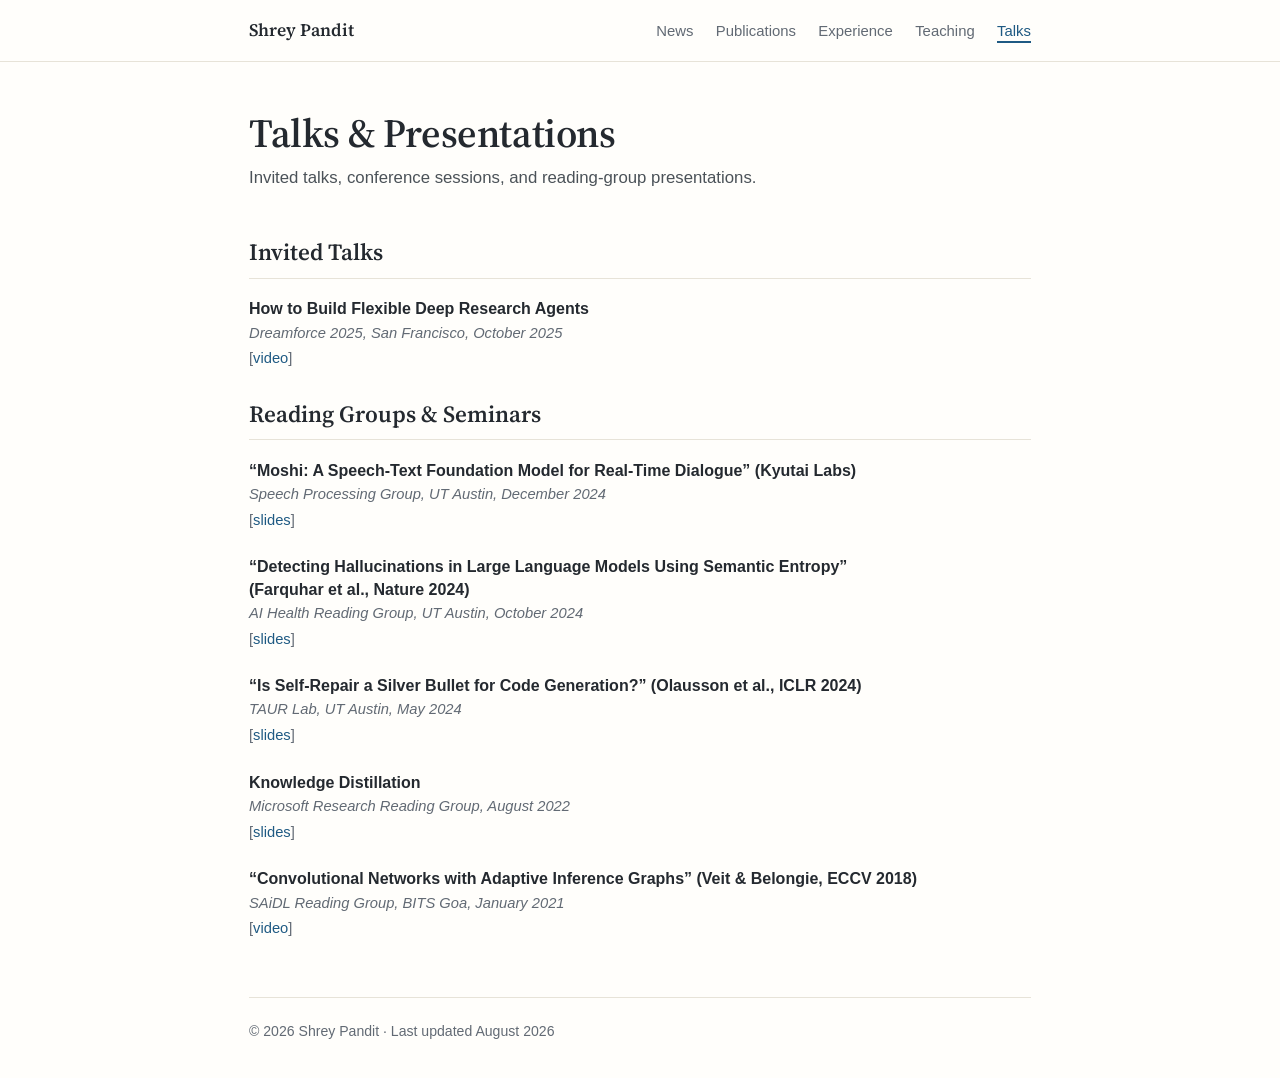
==== commit 2c7dec1d: "Apply verification fixes: facts, consistency, contrast - Correct Least-Loaded Expert Parallelism tit" ====
--- a/talks.html
+++ b/talks.html
@@ -79,8 +79,8 @@
                 </div>
 
                 <div class="talk">
-                    <div class="talk-title">Convolutional Networks with Adaptive Inference Graphs</div>
-                    <div class="talk-meta">SAiDL Reading Group, BITS Pilani, January 2021</div>
+                    <div class="talk-title">&ldquo;Convolutional Networks with Adaptive Inference Graphs&rdquo; (Veit &amp; Belongie, ECCV 2018)</div>
+                    <div class="talk-meta">SAiDL Reading Group, BITS Goa, January 2021</div>
                     <div class="talk-links">
                         <a href="https://www.youtube.com/watch?v=vsr2O_0eSQk" target="_blank" rel="noopener">video</a>
                     </div>
--- a/assets/style.css
+++ b/assets/style.css
@@ -8,7 +8,7 @@
     --bg: #fffefb;
     --text: #24292f;
     --text-soft: #4b5258;
-    --muted: #6e7781;
+    --muted: #626a74;
     --accent: #1f5a83;
     --accent-dark: #164263;
     --rule: #e7e3d8;
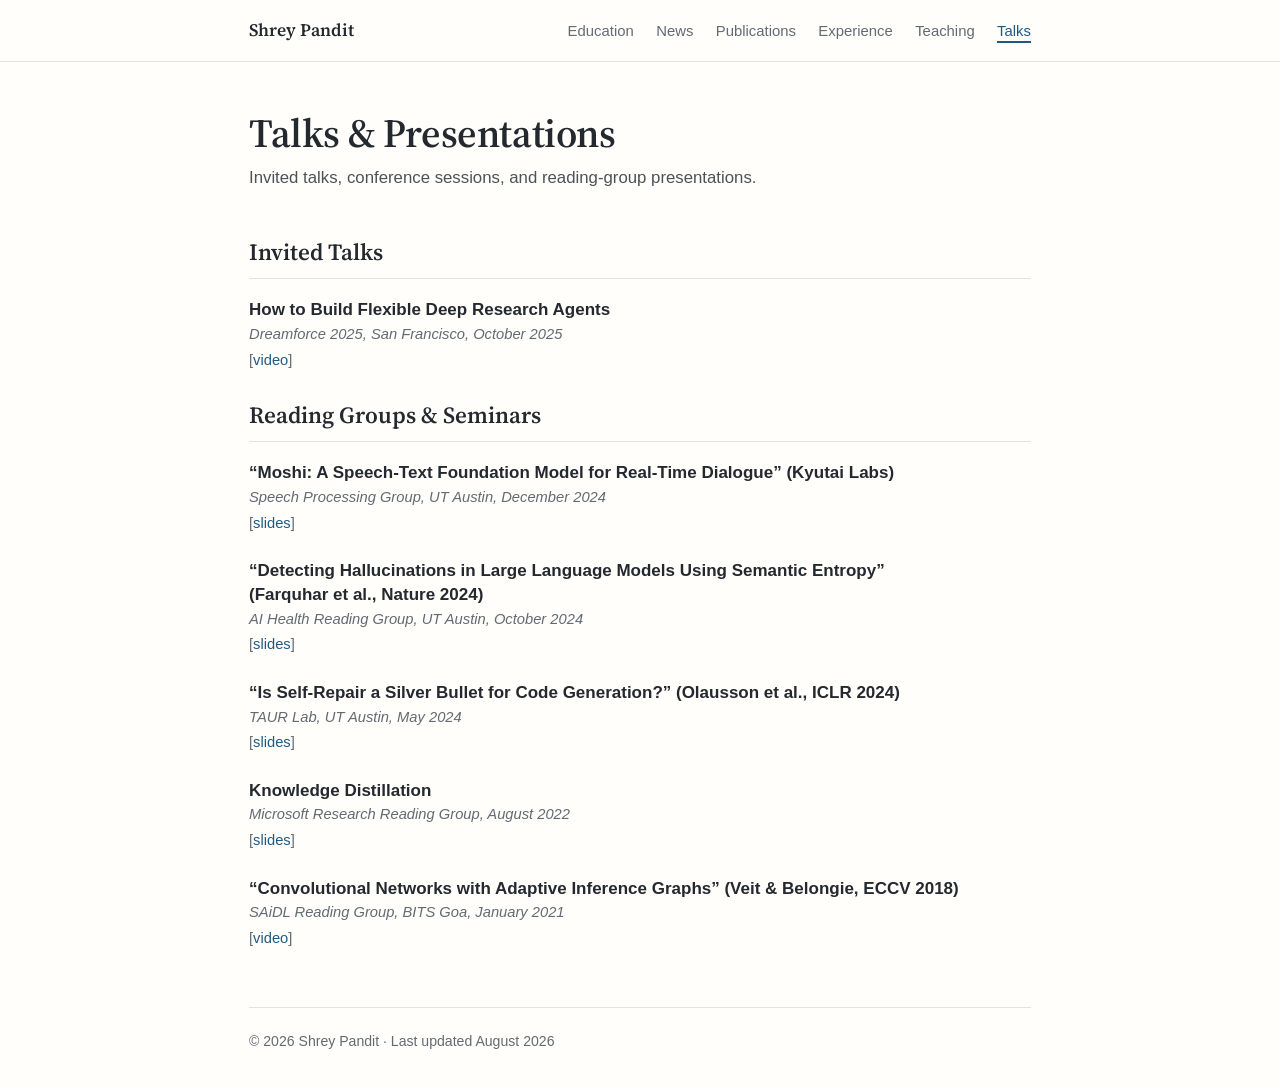
==== commit b974d4a1: "Move Education up and add institution logos Education now sits directly under the bio instead of at " ====
--- a/talks.html
+++ b/talks.html
@@ -15,6 +15,7 @@
         <div class="container">
             <a class="brand" href="index.html">Shrey Pandit</a>
             <ul>
+                <li><a href="index.html#education">Education</a></li>
                 <li><a href="index.html#news">News</a></li>
                 <li><a href="index.html#publications">Publications</a></li>
                 <li><a href="index.html#experience">Experience</a></li>
--- a/assets/style.css
+++ b/assets/style.css
@@ -14,6 +14,7 @@
     --rule: #e7e3d8;
     --rule-soft: #efece3;
     --serif: "Source Serif 4", Georgia, "Times New Roman", serif;
+    --logo-size: 52px;
     --sans: -apple-system, BlinkMacSystemFont, "Segoe UI", Helvetica, Arial, sans-serif;
 }
 
@@ -29,7 +30,7 @@
 
 body {
     font-family: var(--sans);
-    font-size: 16px;
+    font-size: 17px;
     line-height: 1.65;
     color: var(--text);
     background: var(--bg);
@@ -181,6 +182,117 @@
     display: block;
 }
 
+/* --- Home layout: sticky profile sidebar + content column -------- */
+
+.layout {
+    display: grid;
+    grid-template-columns: 270px minmax(0, 1fr);
+    gap: 5rem;
+    align-items: start;
+    max-width: 1240px;
+    margin: 0 auto;
+    padding: 3.5rem 2.5rem;
+}
+
+.sidebar {
+    position: sticky;
+    top: 2.5rem;
+}
+
+.side-portrait {
+    display: block;
+    width: 100%;
+    max-width: 225px;
+    aspect-ratio: 1;
+    object-fit: cover;
+    border-radius: 8px;
+    border: 1px solid var(--rule);
+}
+
+.sidebar h1 {
+    font-family: var(--serif);
+    font-size: 1.85rem;
+    font-weight: 600;
+    letter-spacing: -0.01em;
+    line-height: 1.2;
+    margin: 1.2rem 0 0;
+}
+
+.name-devanagari {
+    font-family: "Noto Serif Devanagari", var(--serif);
+    font-size: 1.05rem;
+    font-weight: 500;
+    color: var(--text-soft);
+    margin: 0.1rem 0 0.9rem;
+}
+
+.side-role {
+    color: var(--text-soft);
+    line-height: 1.45;
+    margin-bottom: 0.25rem;
+}
+
+.side-role a {
+    color: inherit;
+    text-decoration: underline;
+    text-decoration-color: var(--rule);
+    text-underline-offset: 3px;
+}
+
+.side-role a:hover {
+    color: var(--accent);
+    text-decoration-color: var(--accent);
+}
+
+.side-loc {
+    color: var(--muted);
+    font-size: 0.92rem;
+    margin-bottom: 1.1rem;
+}
+
+.side-links {
+    font-size: 0.95rem;
+    color: var(--muted);
+}
+
+.side-links a {
+    white-space: nowrap;
+}
+
+.side-links .sep {
+    margin: 0 0.4rem;
+    color: var(--rule);
+}
+
+.main-col {
+    min-width: 0;
+}
+
+.main-col footer {
+    margin-top: 3rem;
+}
+
+@media (max-width: 900px) {
+    .layout {
+        grid-template-columns: 1fr;
+        gap: 2.2rem;
+        padding: 2rem 1.5rem;
+    }
+
+    .sidebar {
+        position: static;
+    }
+
+    .side-portrait {
+        max-width: 150px;
+    }
+
+    .sidebar h1 {
+        font-size: 1.9rem;
+        margin-top: 1rem;
+    }
+}
+
 /* --- Sections --------------------------------------------------- */
 
 main section {
@@ -387,12 +499,11 @@
 }
 
 .edu-list li {
-    display: flex;
-    justify-content: space-between;
-    align-items: baseline;
-    gap: 1rem;
-    flex-wrap: wrap;
-    padding: 0.45rem 0;
+    display: grid;
+    grid-template-columns: var(--logo-size) minmax(0, 1fr) auto;
+    column-gap: 1.05rem;
+    align-items: center;
+    padding: 0.7rem 0;
     border-bottom: 1px solid var(--rule-soft);
 }
 
@@ -400,9 +511,67 @@
     border-bottom: none;
 }
 
+.edu-text {
+    display: block;
+}
+
 .edu-degree {
+    display: block;
     color: var(--text-soft);
     font-size: 0.95rem;
+}
+
+/* --- Institution logos -------------------------------------------- */
+
+.logo-tile {
+    width: var(--logo-size);
+    height: var(--logo-size);
+    flex: 0 0 auto;
+    display: flex;
+    align-items: center;
+    justify-content: center;
+    border: 1px solid var(--rule);
+    border-radius: 7px;
+    background: #fff;
+    overflow: hidden;
+}
+
+.logo-tile img {
+    width: 100%;
+    height: 100%;
+    object-fit: contain;
+    padding: 4px;
+    display: block;
+}
+
+/* Logos that carry their own background fill the tile edge to edge. */
+.logo-tile.flush img {
+    padding: 0;
+}
+
+/* Stand-in for affiliations with no logo in the repository. */
+.logo-tile.monogram {
+    font-family: var(--serif);
+    font-size: 1.3rem;
+    font-weight: 600;
+    color: var(--muted);
+    background: var(--rule-soft);
+    border-color: var(--rule-soft);
+}
+
+.entry.with-logo {
+    display: grid;
+    grid-template-columns: var(--logo-size) minmax(0, 1fr);
+    column-gap: 1.05rem;
+    align-items: start;
+}
+
+.entry.with-logo > .logo-tile {
+    margin-top: 0.15rem;
+}
+
+.entry-main {
+    min-width: 0;
 }
 
 /* --- Talks -------------------------------------------------------- */
@@ -478,9 +647,18 @@
         flex-basis: 4.4rem;
     }
 
-    .entry-head,
-    .edu-list li {
+    .entry-head {
         flex-direction: column;
         gap: 0;
     }
-}
+
+    .edu-list li {
+        grid-template-columns: var(--logo-size) minmax(0, 1fr);
+        row-gap: 0.15rem;
+        align-items: start;
+    }
+
+    .edu-list li .entry-dates {
+        grid-column: 2;
+    }
+}
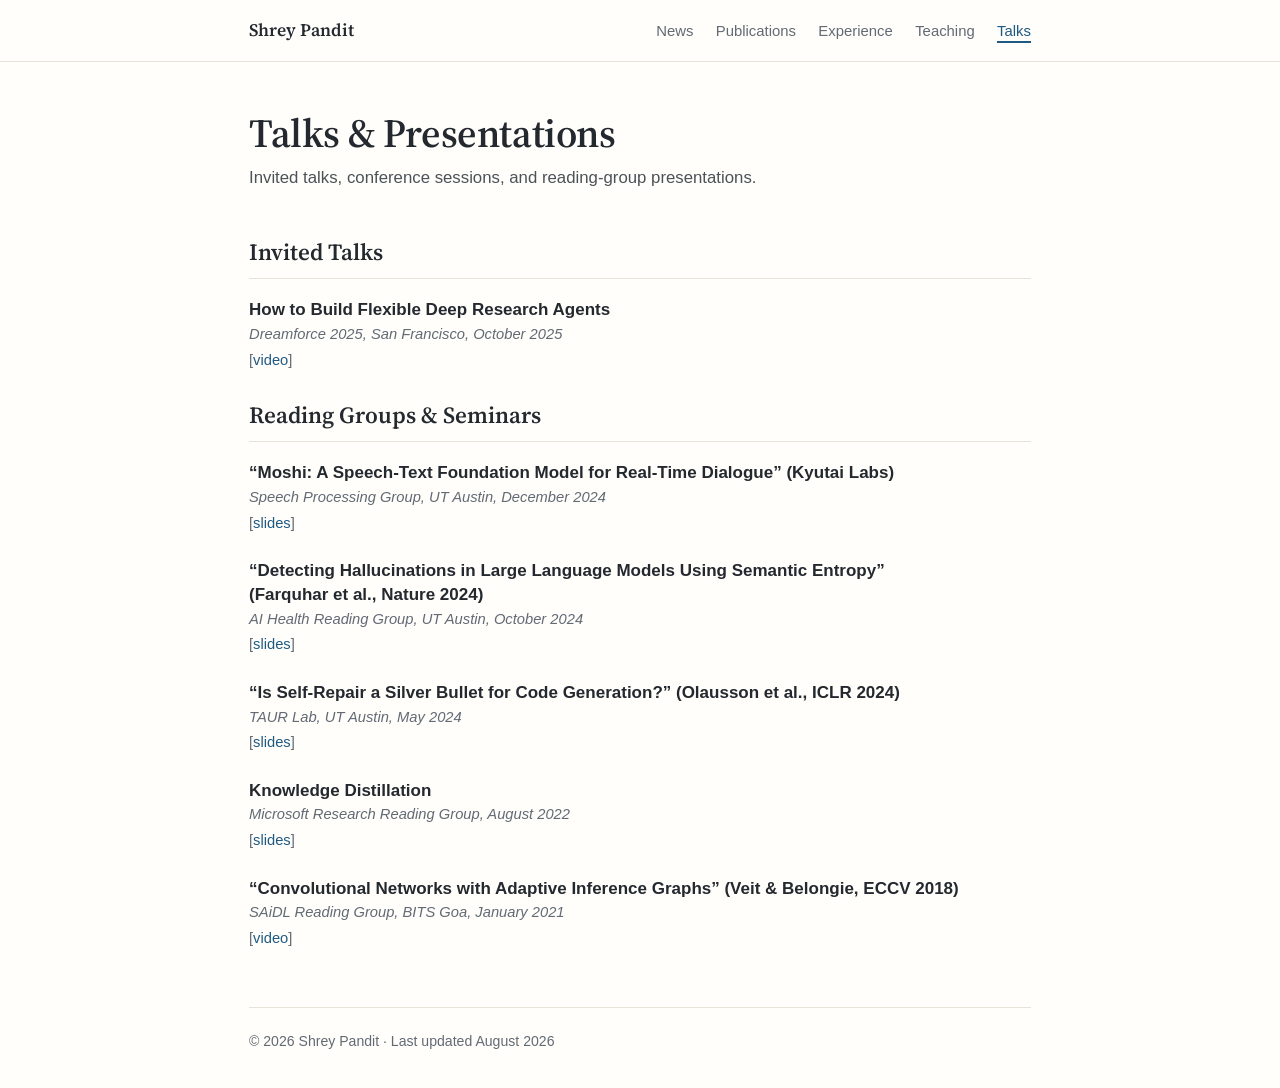
==== commit dadfa8d6: "Add Google Analytics 4 tag to all pages Co-Authored-By: Claude Fable 5.1 <noreply@anthropic.com> Cla" ====
--- a/talks.html
+++ b/talks.html
@@ -1,6 +1,14 @@
 <!DOCTYPE html>
 <html lang="en">
 <head>
+    <!-- Google tag (gtag.js) -->
+    <script async src="https://www.googletagmanager.com/gtag/js?id=G-T1M927WNSS"></script>
+    <script>
+        window.dataLayer = window.dataLayer || [];
+        function gtag(){dataLayer.push(arguments);}
+        gtag('js', new Date());
+        gtag('config', 'G-T1M927WNSS');
+    </script>
     <meta charset="UTF-8">
     <meta name="viewport" content="width=device-width, initial-scale=1.0">
     <meta name="description" content="Invited talks and presentations by Shrey Pandit.">
@@ -15,7 +23,6 @@
         <div class="container">
             <a class="brand" href="index.html">Shrey Pandit</a>
             <ul>
-                <li><a href="index.html#education">Education</a></li>
                 <li><a href="index.html#news">News</a></li>
                 <li><a href="index.html#publications">Publications</a></li>
                 <li><a href="index.html#experience">Experience</a></li>
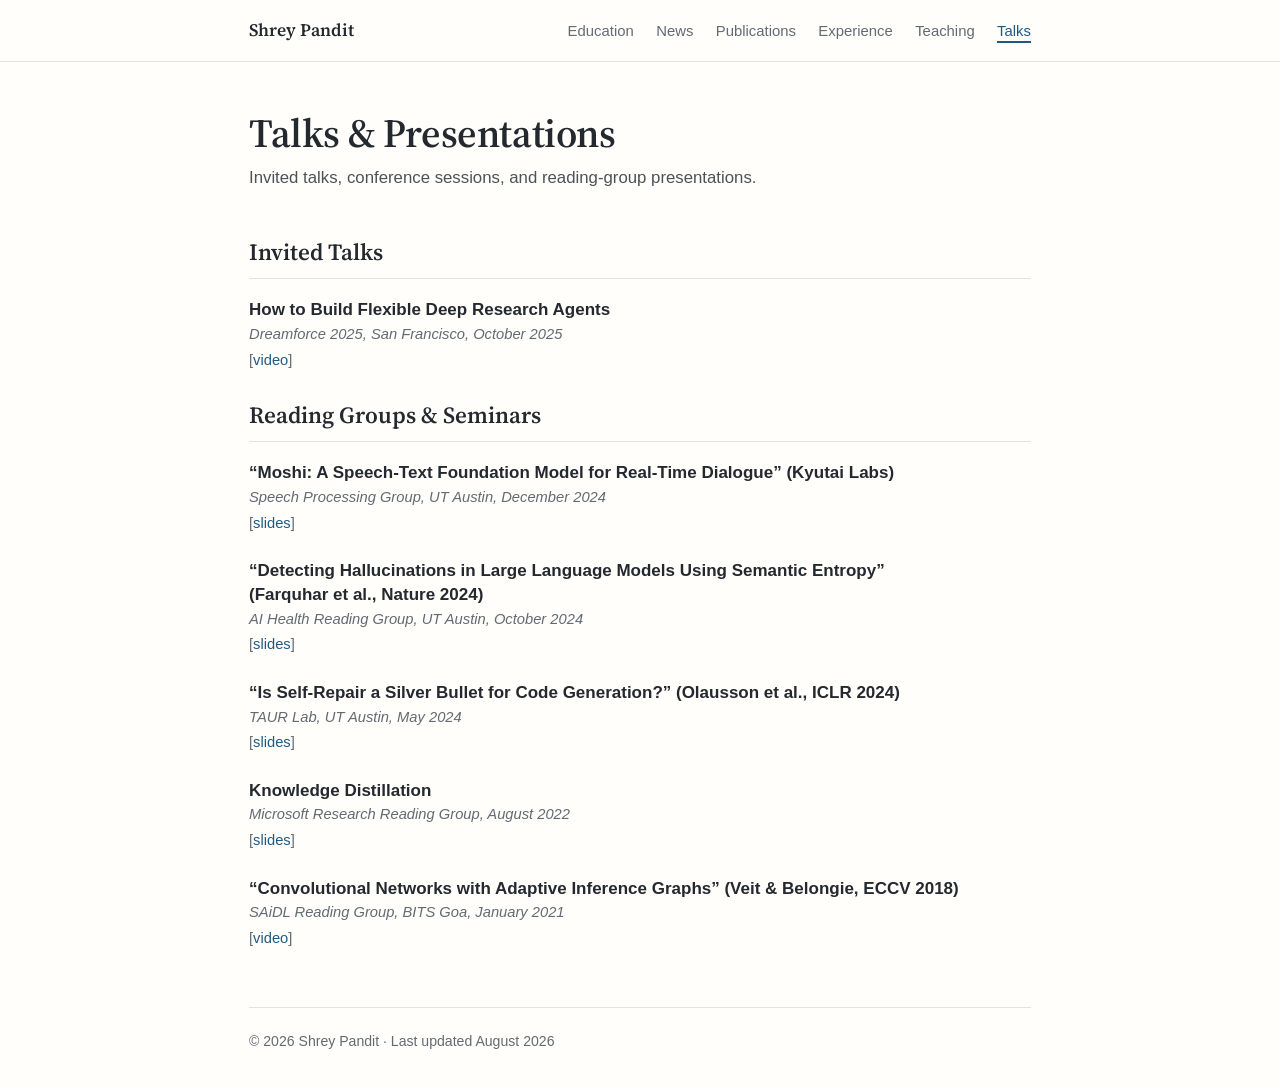
==== commit 12b608b8: "Merge remote-tracking branch 'origin/main' into claude/personal-webpage-redesign-dq7780" ====
--- a/talks.html
+++ b/talks.html
@@ -23,6 +23,7 @@
         <div class="container">
             <a class="brand" href="index.html">Shrey Pandit</a>
             <ul>
+                <li><a href="index.html#education">Education</a></li>
                 <li><a href="index.html#news">News</a></li>
                 <li><a href="index.html#publications">Publications</a></li>
                 <li><a href="index.html#experience">Experience</a></li>
